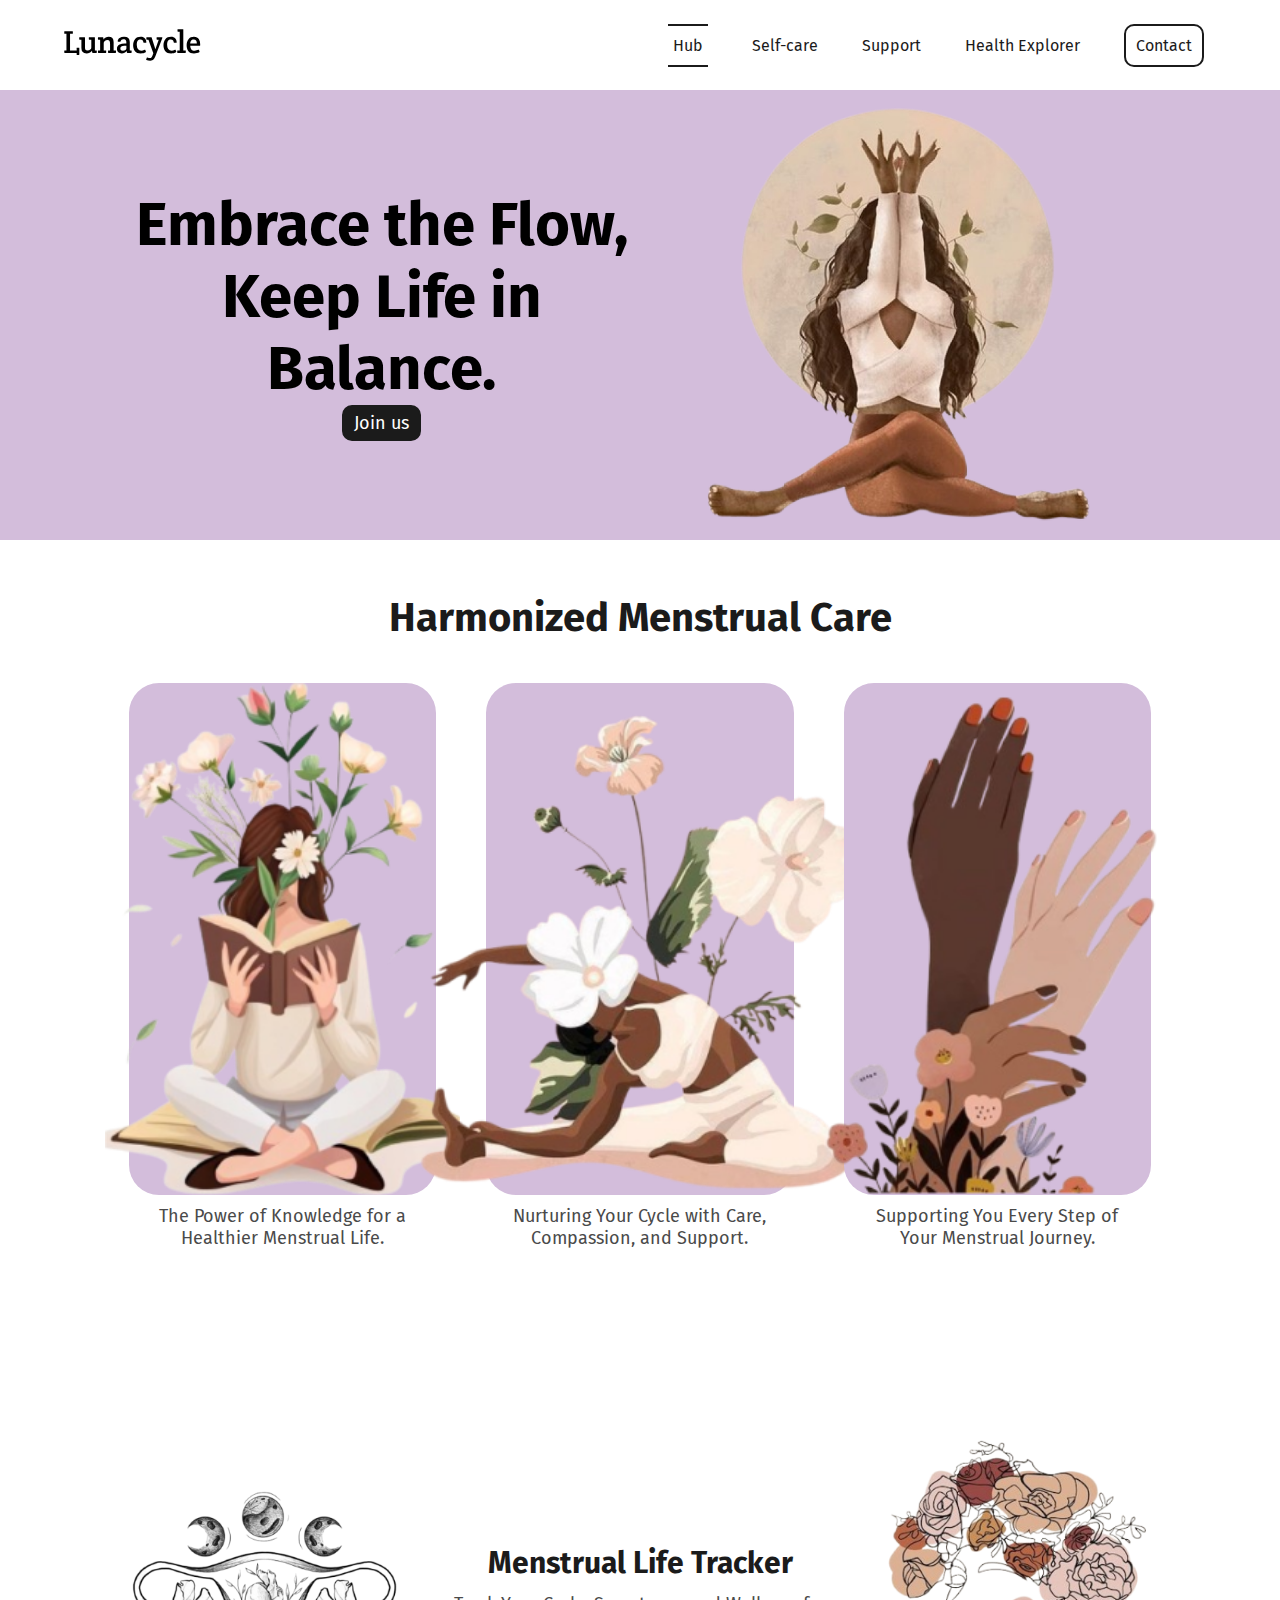
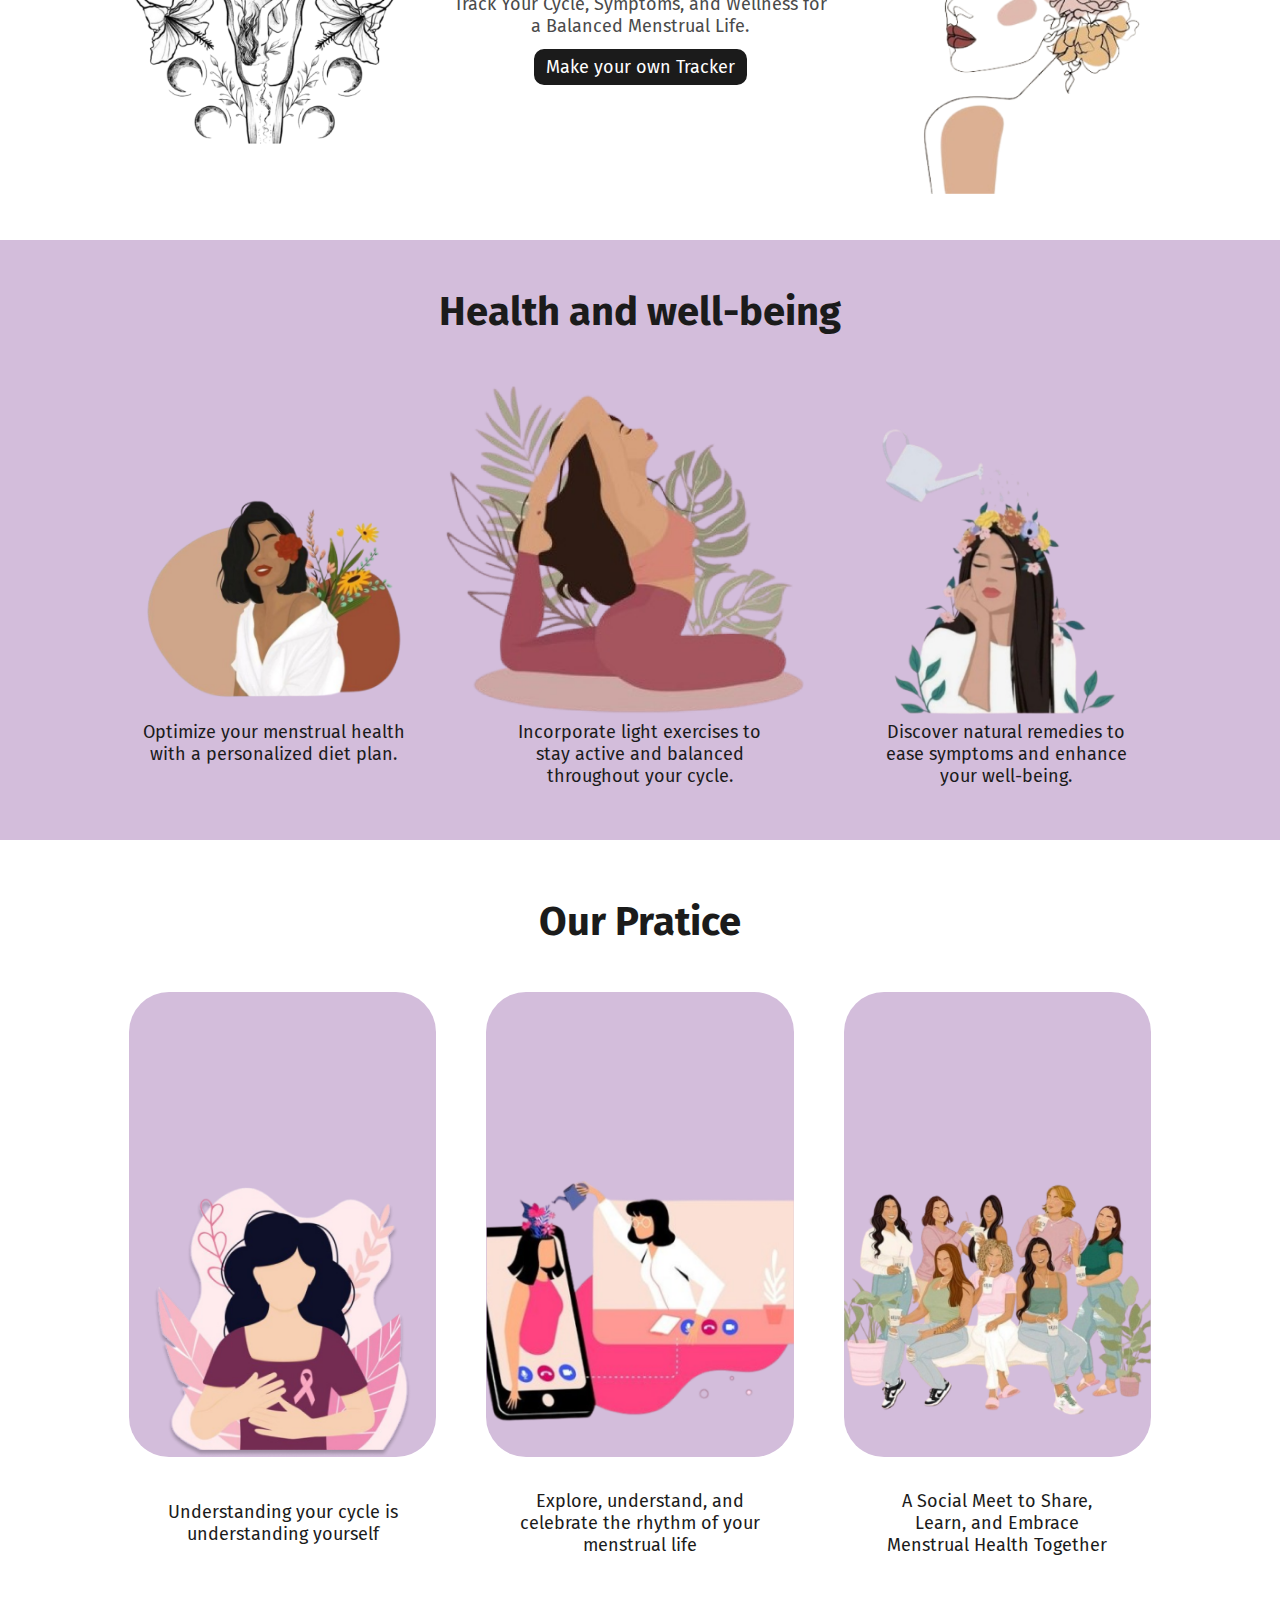
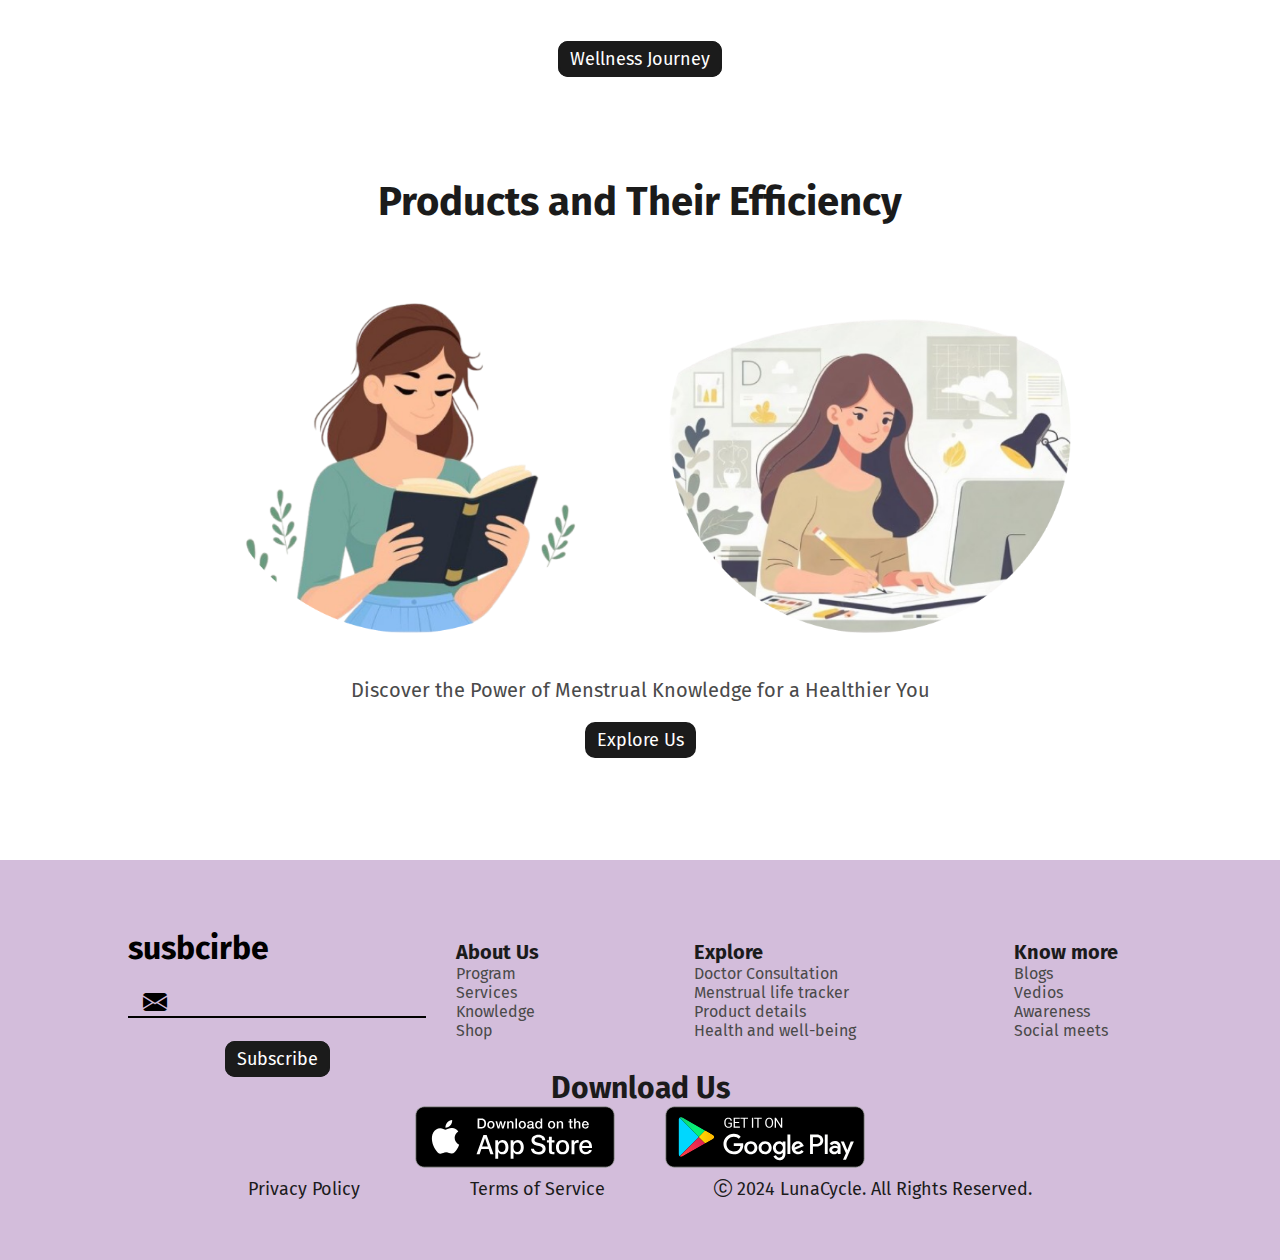
==== index.html @ a7b3f8df "Add files via upload" ====
<!DOCTYPE html>
<html lang="en">

<head>
    <meta charset="UTF-8">
    <meta name="viewport" content="width=device-width, initial-scale=1.0">
    <title>LunaCycle - Hub</title>
    <link rel="stylesheet" href="./css/style.css">
    <link rel="stylesheet" href="./css/home.css">
    <link rel="shortcut icon" href="./src/Icon/luna_cycle.ico" type="image/x-icon">
    <link rel="stylesheet" href="https://cdn.jsdelivr.net/npm/bootstrap-icons@1.11.3/font/bootstrap-icons.min.css">
</head>

<body>
    <!-- header start -->
    <header>

        <!-- nav start-->
        <nav>
            <div class="wrapper">

                <img src="./src/Icon/lunacycle.svg" alt="Logo">
                <input type="checkbox" id="nav-btn" class="nav-btn">
                <label for="nav-btn" class="nav-icon"><i class="bi bi-list"></i></label>

                <ul>
                    <li><a href="#" class="active">Hub</a></li>
                    <li><a href="./self-care.html">Self-care</a></li>
                    <li><a href="./support.html">Support</a></li>
                    <li><a href="./health-explorer.html">Health Explorer</a></li>
                    <li><a href="#" class="sec_btn">Contact</a></li>
                </ul>

            </div>
        </nav>
        <!-- nav end -->

    </header>
    <!-- header end -->

    <!-- banner start -->
    <section id="banner">

        <div class="wrapper">

            <div class="banner_container">

                <div class="banner-head">
                    <h1>Embrace the Flow, Keep Life in Balance.</span></h1>
                    <a href="" class="btn"> Join us </a>
                </div>

                <div class="banner_img">

                    <img src="./src/Image/Hub/secone/bg.png" alt="banner">
                </div>

            </div>
        </div>

    </section>
    <!-- banner end -->

    <!-- Menstrual Care start-->
    <section id="menstrual_care">

        <div class="wrapper">

            <div class="menstrual_section">

                <div class="menstrual_heading_container">
                    <h1>Harmonized Menstrual Care</h1>
                </div>

                <div class="care_container">

                    <!-- knowledge start -->
                    <div class="card knowledge">
                        <div class="card_img_container">
                            <img src="./src/Image/Hub/sectwo/knowledge.png" alt="Knowledge">
                        </div>
                        <div class="card_content_container">
                            <p>The Power of Knowledge for a Healthier Menstrual Life.</p>
                        </div>

                    </div>
                    <!-- knowledge end -->
                    <!-- care start -->
                    <div class="card care">
                        <div class="card_img_container">
                            <img src="./src/Image/Hub/sectwo/care.png" alt="care">
                        </div>
                        <div class="card_content_container">
                            <p>Nurturing Your Cycle with Care, Compassion, and Support.</p>
                        </div>

                    </div>
                    <!-- care end -->
                    <!-- Supporting  start -->
                    <div class="card supporting ">
                        <div class="card_img_container">
                            <img src="./src/Image/Hub/sectwo/support.png" alt="support">
                        </div>
                        <div class="card_content_container">
                            <p>Supporting You Every Step of Your Menstrual Journey.</p>
                        </div>

                    </div>
                </div>
                <!-- supporting end -->
            </div>

        </div>

    </section>
    <!-- menstrual care end -->

    <!-- tracker start -->
    <section id="tracker">

        <div class="wrapper">

            <div class="tracker_container">

                <div class="tracker_img">
                    <img src="./src/Image/Hub/secthree/cycle.png" alt="tracker">
                </div>

                <div class="tracker">
                    <h1>Menstrual Life Tracker</h1>
                    <p>Track Your Cycle, Symptoms, and Wellness for a Balanced Menstrual Life.</p>
                    <a href="./self-care.html" class="btn">Make your own Tracker</a>
                </div>

                <div class="tracker_img">
                    <img src="./src/Image/Hub/secthree/girl.png" alt="tracker">
                </div>
            </div>
        </div>
    </section>
    <!-- tracker end -->

    <!-- Health and well-being start -->

    <section id="well_being">

        <div class="wrapper">

            <h1>Health and well-being</h1>

            <div class="well-being_container">

                <!-- diet plan start-->
                <div class="diet_plan">
                    <img src="./src/Image/Hub/secfour/diet.png" alt="diet plan">
                    <p>Optimize your menstrual health with a personalized diet plan.</p>
                </div>
                <!-- diet plan end -->

                <!-- exercise start -->
                <div class="exercise">
                    <img src="./src/Image/Hub/secfour/exercise.png" alt="exercise">
                    <p>Incorporate light exercises to stay active and balanced throughout your cycle.</p>
                </div>
                <!-- exercise end -->

                <!--  remedies start -->
                <div class="remedies">
                    <img src="./src/Image/Hub/secfour/result.png" alt="remedies">
                    <p>Discover natural remedies to ease symptoms and enhance your well-being.</p>
                </div>
                <!-- remedies end -->
            </div>
        </div>

    </section>

    <!-- Health and well-being end -->

    <!-- Our Pratice start -->
    <section id="pratice">

        <div class="wrapper">

            <h1>Our Pratice</h1>

            <div class="pratice_container">

                <!-- understanding start -->
                <div class="understanding ">
                    <img src="./src/Image/Hub/secfive/understand.png" alt="understanding">
                    <p>Understanding your cycle is understanding yourself</p>
                </div>
                <!-- understanding end -->

                <!-- Explore start -->
                <div class="explore">
                    <img src="./src/Image/Hub/secfive/explore.png" alt="explore">
                    <p>Explore, understand, and celebrate the rhythm of your menstrual life</p>
                </div>
                <!-- Explore end -->

                <!-- Social Meet start-->
                <div class="social_meet">
                    <img src="./src/Image/Hub/secfive/meet.png" alt="social meet">
                    <p>A Social Meet to Share, Learn, and Embrace Menstrual Health Together</p>
                </div>
                <!-- Social Meet end -->

            </div>
            <div class="meet">
                <a href="./support.html" class="btn">Wellness Journey</a>
            </div>
        </div>
    </section>
    <!-- Our Pratice end -->

    <!-- products start -->
    <section id="product">

        <div class="wrapper">

            <!-- efficiency start -->
            <h1>Products and Their Efficiency</h1>

            <div class="product_container">

                <div class="efficiency">

                    <div class="explore_img">
                        <img src="./src/Image/Hub/secsix/product.png" alt="explore product">
                    </div>
                    <div class="understand_img">
                        <img src="./src/Image/Hub/secsix/uproduct.png" alt="understand">
                    </div>
                </div>
                <div class="product_para">
                    <p>Discover the Power of Menstrual Knowledge for a Healthier You</p>
                    <a href="./health-explorer.html" class="btn"> Explore Us </a>
                </div>
                <!-- efficiency end -->

            </div>
    </section>
    <!-- products end -->


    </main>
    <!-- footer start -->

    <footer>
        <section id="footer">

            <div class="wrapper">


                <div class="footer_section">

                    <div class="logo_section">
                        <!-- logo start -->
                        <div class="logo">
                            <img src="./Src/Icon/lunacycle.svg" alt="">
                        </div>
                        <!-- logo end -->
                        <!-- form start -->

                        <div class="form">

                            <div class="col-heading">
                                <h1>susbcirbe</h1>
                            </div>

                            <form action="">
                                <div class="message_box">
                                    <input type="text" class="message_feild">
                                    <i class="bi bi-envelope-fill"></i>
                                </div>
                            </form>

                            <div class="submit">
                                <a href="#" class="btn"> Subscribe </a>
                            </div>
                        </div>

                    </div>
                    <!-- form start -->

                    <div class="link_section">

                        <!-- anout us start -->
                        <div class="about_us">
                            <h4>About Us</h4>
                            <ul>
                                <li><a href="#"> Program </a></li>
                                <li><a href="#"> Services </a></li>
                                <li><a href="#"> Knowledge </a></li>
                                <li><a href="#"> Shop </a></li>
                            </ul>
                        </div>
                        <!-- about us end -->


                        <!-- explore start -->
                        <div class="explore">
                            <h4> Explore </h4>
                            <ul>
                                <li><a href="#"> Doctor Consultation </a> </li>
                                <li><a href="#"> Menstrual life tracker </a></li>
                                <li><a href="#"> Product details </a></li>
                                <li><a href="#"> Health and well-being </a></li>
                            </ul>
                        </div>
                        <!-- explore end -->
                        <!-- know more start -->
                        <div class="know_more">
                            <h4> Know more </h4>
                            <ul>
                                <li><a href="#"> Blogs </a></li>
                                <li><a href="#"> Vedios </a></li>
                                <li><a href="#"> Awareness </a></li>
                                <li><a href="#"> Social meets </a></li>
                            </ul>
                        </div>
                        <!-- know more end -->
                    </div>

                </div>

                <div class="footer_icon">

                    <!-- download us start -->

                    <h1>
                        Download Us
                    </h1>

                    <div class="download_icon">

                        <a href="#"> <img src="./src/Icon/apple.svg" alt="google icon"> </a>

                        <a href="#"> <img src="./src/Icon/google.svg" alt="google icon"> </a>

                    </div>
                    <!-- download us start -->
                </div>

                <div class="privacy-policy">
                    <ul>
                        <li>
                            <a href="#">Privacy Policy</a>
                        </li>
                        <li>
                            <a href="#">Terms of Service</a>
                        </li>
                        <li>
                            <a href="https://www.behance.net/laksayag" target="_blank">
                                <span><i class="bi bi-c-circle"></i>
                                </span> 2024 LunaCycle. All Rights Reserved.
                            </a>
                        </li>
                    </ul>
                </div>



            </div>


        </section>
    </footer>

    <!-- footer end -->
</body>

</html>
---- css/style.css ----
@import url("https://fonts.googleapis.com/css2?family=Crete+Round:ital@0;1&family=Fira+Sans:ital,wght@0,100;0,200;0,300;0,400;0,500;0,600;0,700;0,800;0,900;1,100;1,200;1,300;1,400;1,500;1,600;1,700;1,800;1,900&family=Roboto:ital,wght@0,100;0,300;0,400;0,500;0,700;0,900;1,100;1,300;1,400;1,500;1,700;1,900&display=swap");

* {
  padding: 0;
  margin: 0;
  font-family: "Fira Sans", sans-serif;
}

:root {
  --fs-70: 70px;
  --fs-64: 64px;
  --fs-60: 60px;
  --fs-40: 40px;
  --fs-32: 32px;
  --fs-30: 30px;
  --fs-36: 36px;
  --fs-28: 28px;
  --fs-26: 26px;
  --fs-24: 24px;
  --fs-22: 22px;
  --fs-20: 20px;
  --fs-18: 18px;
  --fs-16: 16px;
  --fs-14: 14px;
  --fs-12: 12px;
  --primary-color: #d3bddb;
  --secondary-color: #ffffff;
  --tertiory-color: #1b1b1b;
  --fourth-color: #4a4a4a;
  --fw-bold: 700px;
  --fw-semibold: 600px;
  --fw-medium: 500px;
  --fw-regular: 400px;
}

.wrapper {
  width: 90%;
  /* background-color: yellow; */
}

/* nav start */
header {
  width: 100%;
  height: 10vh;
  /* background-color: lightcoral; */
}

header nav {
  height: 10vh;
  width: 100%;
  background-color: rgb(255, 255, 255);
  display: flex;
  justify-content: center;
}

header nav .wrapper {
  height: 100%;
  width: 90%;
  background-color: rgb(255, 255, 255);
  display: flex;
  justify-content: space-between;
  align-items: center;
}

header nav .wrapper ul {
  display: flex;
  list-style: none;
  gap: 20px;
  /* font-size: var(--fs-20); */
}

header nav .wrapper ul li {
  font-size: var(--fs-16);
  padding: 10px;
  background-color: transparent;
  border: 2px solid transparent;
  /* background-color: orange; */
}

header nav .wrapper ul a {
  text-decoration: none;
  color: var(--tertiory-color);
  font-size: var(--fs-16);
}

header nav .wrapper ul li .active {
  padding: 10px 5px;
  border-top: 2px solid var(--tertiory-color);
  border-bottom: 2px solid var(--tertiory-color);
}

header nav .wrapper ul li :hover {
  background-color: var(--tertiory-color);
  border-radius: 20px;
  color: var(--secondary-color);
  padding: 10px;
  -webkit-border-radius: 20px;
  -moz-border-radius: 20px;
  -ms-border-radius: 20px;
  -o-border-radius: 20px;
}

#nav-btn,
.nav-icon {
  display: none;
}

/* nav end */

/* button start */

.sec_btn {
  padding: 10px;
  background-color: transparent;
  color: var(--tertiory-color);
  border: 2px solid var(--tertiory-color);
  border-radius: 10px;
  -webkit-border-radius: 10px;
  -moz-border-radius: 10px;
  -ms-border-radius: 10px;
  -o-border-radius: 10px;
  transition-duration: 0.5s;
  /* font-size: var(--fs-20); */
}
.sec_btn:hover {
  background-color: var(--tertiory-color);
  color: var(--secondary-color);
}

.btn {
  padding: 5px 10px;
  background-color: var(--tertiory-color);
  color: var(--secondary-color);
  border: 2px solid var(--tertiory-color);
  border-radius: 10px;
  -webkit-border-radius: 10px;
  -moz-border-radius: 10px;
  -ms-border-radius: 10px;
  -o-border-radius: 10px;
  font-size: var(--fs-18);
  text-decoration: none;
  transition-duration: 0.5s;
}
.btn:hover {
  background-color: var(--secondary-color);
  color: var(--tertiory-color);
  border-color: 2px solid var(--secondary-color);
}

/* button end */

/* footer start */

#footer {
  width: 100%;
  height: 7;
  background-color: var(--primary-color);
  display: flex;
  align-items: center;
  justify-content: center;
  margin-top: 70px;
  padding: 50px 0px;
}

#footer .wrapper {
  width: 80%;
  height: 95%;
  display: flex;
  align-items: center;
  justify-content: center;
  flex-direction: column;
  /* background-color: bisque; */
}

#footer .wrapper .footer_section {
  width: 100%;
  height: 60%;
  display: flex;
  align-items: center;
  justify-content: center;
  gap: 30px;
  /* background-color: tomato; */
}

/* #footer .wrapper .footer_section .logo_section {
width: 30%;
height: 100%;
background-color: yellow;
} */

#footer .wrapper .footer_section .logo_section {
  width: 30%;
  height: 100%;
  display: flex;
  align-items: start;
  justify-content: center;
  flex-direction: column;
  /* background-color: blanchedalmond; */
}

footer .wrapper .footer_section .logo_section .form {
  width: 100%;
  display: flex;
  align-items: center;
  flex-direction: column;
  justify-content: space-between;
  gap: 30px;
}

footer .wrapper .footer_section .logo_section .form .col-heading {
  height: 20%;
  width: 100%;
  /* background-color: springgreen; */
}

footer .wrapper .footer_section .logo_section .form form {
  height: 70%;
  width: 100%;
  /* background-color: teal; */
}

footer .wrapper .footer_section .logo_section .form form .message_box {
  height: 20%;
  width: 100%;
  /* background-color: blanchedalmond; */
  position: relative;
}

footer
  .wrapper
  .footer_section
  .logo_section
  .form
  form
  .message_box
  .message_feild {
  height: 100%;
  width: 100%;
  background-color: transparent;
  border: none;
  border-bottom: 2px solid black;
  /* padding-left: 50px; */
}

footer .wrapper .footer_section .logo_section .form form .message_box .bi-envelope-fill {
  position: absolute;
  top: -40%;
  left: 5%;
  font-size: 24px;
}

#footer .wrapper .footer_section .link_section {
  width: 70%;
  height: 100%;
  display: flex;
  align-items: center;
  justify-content: center;
  gap: 100px;
  /* background-color: rgb(52, 78, 78); */
}

#footer .wrapper .footer_section .link_section .about_us {
  display: flex;
  align-items: start;
  justify-content: center;
  flex-direction: column;
  width: 25%;
  height: 100%;
  /* background-color: bisque; */
}

#footer .wrapper .footer_section .link_section .explore {
  width: 40%;
  height: 100%;
  display: flex;
  align-items: start;
  justify-content: center;
  flex-direction: column;
  /* background-color: rgb(196, 255, 228); */
}

#footer .wrapper .footer_section .link_section .know_more {
  width: 25%;
  height: 100%;
  display: flex;
  align-items: start;
  justify-content: center;
  flex-direction: column;
  /* background-color: rgb(240, 196, 255); */
}

#footer .wrapper .footer_section .link_section h4 {
  font-size: var(--fs-20);
  color: var(--tertiory-color);
}

#footer .wrapper .footer_section .link_section p {
  font-size: var(--fs-16);
  color: var(--fourth-color);
}

#footer .wrapper .footer_section .link_section .about_us ul li a,
#footer .wrapper .footer_section .link_section .explore ul li a,
#footer .wrapper .footer_section .link_section .know_more ul li a {
  text-decoration: none;
  color: var(--fourth-color);
}

#footer .wrapper .footer_section .link_section .about_us ul li,
#footer .wrapper .footer_section .link_section .explore ul li,
#footer .wrapper .footer_section .link_section .know_more ul li {
  list-style-type: none;
}

footer .wrapper .footer_icon {
  width: 100%;
  height: 20%;
  /* background-color: rgb(223, 151, 101); */
  display: flex;
  align-items: center;
  justify-content: center;
  flex-direction: column;
}

footer .wrapper .footer_icon h1 {
  width: 100%;
  height: 30%;
  display: flex;
  align-items: center;
  justify-content: center;
  font-size: var(--fs-30);
  color: var(--tertiory-color);
  /* background-color: #563562; */
}

footer .wrapper .footer_icon .download_icon {
  width: 100%;
  height: 70%;
  display: flex;
  align-items: center;
  justify-content: center;
  /* gap: 20px; */
  /* background-color: steelblue; */
}

footer .wrapper .footer_icon .download_icon a {
  display: flex;
  justify-content: center;
  align-items: center;
  /* text-decoration: none; */
}

footer .wrapper .footer_icon .download_icon a img {
  width: 80%;
  height: 100%;
  /* background-color: antiquewhite; */
}

footer .wrapper .privacy-policy {
  width: 100%;
  height: 20%;
  /* background-color: aqua; */
}
#footer .wrapper .privacy-policy ul {
  display: flex;
  align-items: center;
  justify-content: space-evenly;
  margin: 10px;
  /* gap: 150px; */
}

#footer .wrapper .privacy-policy ul li {
  font-size: var(--fs-18);
  list-style-type: none;
}
#footer .wrapper .privacy-policy ul li a {
  text-decoration: none;
  color: var(--tertiory-color);
}

@media only screen and (max-width: 1100px) {
  /* footer strat */

  #footer .wrapper .footer_section .link_section h4 {
    font-size: var(--fs-18);
  }

  #footer .wrapper .footer_section .link_section p {
    font-size: var(--fs-14);
  }

  /* footer end */
}

@media only screen and (max-width: 1000px) {
  /* footer start */

  #footer {
    height: auto;
  }

  #footer .wrapper .footer_section {
    flex-wrap: wrap;
    height: 40%;
    gap: 10px;
  }

  #footer .wrapper .footer_section .link_section {
    width: 100%;
  }

  footer .wrapper .privacy-policy {
    flex-wrap: wrap;
  }

  /* footer end */
}

@media only screen and (max-width: 700px) {
  /* footer start */
  #footer .wrapper .footer_section {
    justify-content: start;
  }

  #footer .wrapper .footer_section .link_section {
    flex-wrap: wrap;
    gap: 20px;
  }

  #footer .wrapper .footer_section .link_section link {
    width: 100%;
  }

  #footer .wrapper .footer_section .link_section .about_us {
    width: 100%;
  }

  #footer .wrapper .footer_section .link_section .explore {
    width: 100%;
  }

  #footer .wrapper .footer_section .link_section .know_more {
    width: 100%;
  }

  footer .wrapper .footer_icon h1 {
    font-size: var(--fs-24);
  }

  #footer .wrapper .privacy-policy ul {
    flex-wrap: wrap;
    align-items: start;
    justify-content: start;
  }

  /* footer end */
}

@media only screen and (max-width: 500px) {
  /* footer start */

  footer .wrapper .privacy-policy {
    width: 120%;
  }

  #footer .wrapper .privacy-policy ul li {
    font-size: var(--fs-12);
  }

  /* footer end */
}

@media only screen and (max-width: 900px) {
  .nav-icon {
    display: block;
    font-size: 40px;
  }
  header nav {
    width: 100%;
    z-index: 10;
  }

  header nav .wrapper ul {
    position: absolute;
    top: 10vh;
    width: 60%;
    left: -100%;
    height: 50vh;
    flex-direction: column;
    align-items: start;
    justify-content: start;
    background-color: rgb(215, 215, 215);
    padding: 30px 0px;
    transition-duration: 0.7s;
    z-index: 1;
  }
  header nav .wrapper ul li {
    margin-left: 20%;
  }
  #nav-btn:checked ~ ul {
    left: 0px;
  }
}
---- css/home.css ----
.wrapper{
    width: 90%;
    /* background-color: yellow; */
    /* display: flex; */
 } 


 /* banner start */

#banner{
    width: 100%;
    height: 450px;
    display: flex;
    align-items: center;
    justify-content: center;
    background-color: var(--primary-color);
}

#banner .wrapper{
    width: 80%;
    height: 95%;
    display: flex;
    align-items: center;
    justify-content: center;
}

#banner .wrapper .banner_container{
    height: 100%;
    width: 100%;
    display: flex;
    align-items: center;
    justify-content: center;
    gap: 10px;
    /* background-color: violet; */
}

#banner .wrapper .banner_container .banner-head{
    width: 50%;
    height: 60%;
    display: flex;
    align-items: center;
    justify-content: center;
    flex-direction: column;
    text-align: center;
    font-size: var(--fs-30);
    /* background-color: teal; */
}

#banner .wrapper .banner_container .banner_img{
    width: 50%;
    height: 100%;
    /* background-color: coral; */
}


#banner .wrapper .banner_container img{
    width: 100%;
    height: 100%;
    object-fit: contain;
    /* background-color: rgb(76, 84, 121); */
}


 /* banner end */

/* Menstrual care start */

#menstrual_care{
    width: 100%;
    height: 90vh;
    padding: 20px 0px;
    display: flex;
    align-items: center;
    justify-content: center;
    flex-wrap: wrap;
    /* background-color: tomato; */
}

#menstrual_care .wrapper{
    height: 95%;
    width: 80%;
    /* background-color: tan; */
    display: flex;
    align-items: center;
    justify-content: center;
}

#menstrual_care .wrapper .menstrual_section {
    height: 100%;
    width: 100%;
    display: flex;
    align-items: center;
    justify-content: center;
    flex-direction: column;
    gap: 10px;
    /* background-color: skyblue; */
}


#menstrual_care .wrapper .menstrual_section .menstrual_heading_container{
    width: 100%;
    height: 10%;
    display: flex;
    align-items: center;
    justify-content: center;
    /* margin-top: 50px; */
    /* background-color: violet; */
}
#menstrual_care .wrapper .menstrual_section .menstrual_heading_container h1{
    font-size: var(--fs-40);
    color: var(--tertiory-color);
}

#menstrual_care .wrapper .menstrual_section .care_container p{
    width: 85%;
    height: 10%;
    text-align: center;
    font-size: var(--fs-18);
    color: var(--fourth-color);
}

#menstrual_care .wrapper .menstrual_section .care_container{
    width: 100%;
    height: 90%;
    display: flex;
    justify-content: center;
    flex-wrap: wrap;
    align-content: center;
    /* flex-direction: column; */
    gap: 50px;
    /* background-color: blue; */
}


#menstrual_care .wrapper .menstrual_section .care_container .card{
    width: 30%;
    height: 95%;
}

#menstrual_care .wrapper .menstrual_section .care_container .knowledge, #menstrual_care .wrapper .menstrual_section .care_container .care, #menstrual_care .wrapper .menstrual_section .care_container .supporting{
display: flex;
align-items: center;
justify-content: center;
flex-direction: column;
gap: 10px;
/* background-color: brown; */
}

#menstrual_care .wrapper .menstrual_section .care_container .card .card_img_container{
    height: 80%;
    width: 100%;
    border-radius:30px ;
    background-color: var(--primary-color);
    -webkit-border-radius:30px ;
    -moz-border-radius:30px ;
    -ms-border-radius:30px ;
    -o-border-radius:30px ;
    display: flex;
    align-items: center;
    justify-content:center ;
}
#menstrual_care .wrapper .menstrual_section .care_container .card .card_img_container img{
height: 100%;
width: 150%;
object-fit: contain;
object-position: bottom center;
}

#menstrual_care .wrapper .menstrual_section .care_container .card .card_content_container{
    display: flex;
    align-items: start;
    justify-content: center;
height: 20%;
width: 100%;
/* background-color: rgb(43, 226, 186); */
}

/* Menstrual care end */

/* tracker start */

#tracker{
    width: 100%;
    height: 450px;
    display: flex;
    align-items: center;
    justify-content: center;
    /* background-color: aquamarine; */
}

#tracker .wrapper{
    width: 80%;
    height: 90%;
    display: flex;
    align-items: center;
    justify-content: center;
    /* background-color: blanchedalmond; */
}

#tracker .wrapper .tracker_container{
    width: 100%;
    height: 100%;
    display: flex;
    align-items: center;
    justify-content: center; 
    text-align: center;
    gap: 50px; 
    /* background-color: blue; */
}

#tracker .wrapper .tracker_container .tracker_img{
    width: 50%;
    height: 100%;
    /* background-color: blueviolet; */
}

#tracker .wrapper .tracker_container .tracker_img img{
    width: 100%;
    height: 100%;
    object-fit: contain;
}

#tracker .wrapper .tracker_container .tracker {
    width: 70%;
    height: 100%;
    display: flex;
    align-items: center;
    justify-content: center;
    flex-direction: column;
    gap: 3%;
}

#tracker .wrapper .tracker_container .tracker h1{
    font-size: var(--fs-30);
    color: var(--tertiory-color);
}

#tracker .wrapper .tracker_container .tracker p{
    font-size: var(--fs-18);
    color: var(--fourth-color);
}

/* tracker end */

/* Health and well-being start */

#well_being{
    width: 100%;
    height: 600px;
    display: flex;
    align-items: center;
    justify-content: center;
    background-color: var(--primary-color);
}

#well_being .wrapper{
    width: 80%;
    height: 95%;
    display: flex;
    align-items: center;
    justify-content: center;
    flex-direction: column;
    /* background-color: steelblue; */
}

#well_being .wrapper h1{
    width: 100%;
    height: 10%;
    display: flex;
    align-items: center;
    justify-content: center;
    font-size: var(--fs-40);
    color: var(--tertiory-color);
    /* background-color: aquamarine;  */
}

#well_being .wrapper .well-being_container{  
    width: 100%;
    height: 80%;  
    display: flex;
    align-items: center;
    justify-content: center;
    text-align: center; 
    gap: 75px; 
    /* margin-top: 50px; */
    /* background-color: rgb(95, 53, 72); */
}

#well_being .wrapper .well-being_container p{
    width: 90%;
    height: 20%;
    text-align: center;
    font-size: var(--fs-18);
    color: var(--tertiory-color);
    /* background-color: blueviolet; */
}

#well_being .wrapper .well-being_container .diet_plan {
    width: 30%;
    height: 100%;
    display: flex;
    align-items: center;
    justify-content: center;
    flex-direction: column;
    /* background-color: slategray; */
}

#well_being .wrapper .well-being_container .diet_plan img{
    width: 100%;
    height: 100%;
    object-fit: contain;
    object-position: bottom ;
}

#well_being .wrapper .well-being_container .exercise {
    width: 30%;
    height: 100%;
    display: flex;
    align-items: center;
    justify-content: center;
    flex-direction: column; 
    /* background-color: rgb(154, 125, 82);   */
}

#well_being .wrapper .well-being_container .exercise img{
    width: 190%;
    height: 100%;
    object-fit: contain;
    object-position: bottom ;
}

#well_being .wrapper .well-being_container .remedies {
    width: 30%;
    height: 100%;
    display: flex;
    align-items: center;
    justify-content: center;
    flex-direction: column;
    /* background-color: brown; */
}

#well_being .wrapper .well-being_container .remedies img{
    width: 90%;
    height: 100%;
    object-fit: contain;
    object-position: bottom ;
}

/* Health and well-being end */

/* our pratice start */

#pratice{
    width: 100%;
    height: 100vh;
    display: flex;
    align-items: center;
    justify-content: center;
    /* background-color: steelblue; */
}

#pratice .wrapper{
    width: 80%;
    height: 90%;
    display: flex;
    align-items: center;
    justify-content: center;
    flex-direction: column;
    /* background-color: rgb(76, 59, 126); */
}

#pratice .wrapper h1{
    width: 100%;
    height: 10%;
    display: flex;
    align-items: center;
    justify-content: center;
    font-size: var(--fs-40);
    color: var(--tertiory-color);
    /* background-color: aquamarine;  */
}

#pratice .wrapper .pratice_container{
    width: 100%;
    height: 90%;
    display: flex;
    align-content: center;
    justify-content: center;
    gap: 50px;
    /* background-color: rgb(255, 171, 248); */
}

#pratice .wrapper .pratice_container p{
    height: 20%;
    width: 80%;
    display: flex;
    align-items: center;
    justify-content: center;
    text-align: center;
    font-size: var(--fs-18);
    color: var(--tertiory-color);
}


#pratice .wrapper .pratice_container .understanding{
    width: 30%;
    height: 100%;
    display: flex;
    flex-direction: column;
    align-items: center;
    justify-content: center;
    /* background-color: wheat; */
}

#pratice .wrapper .pratice_container .understanding img{
    width: 100%;
    height: 70%;
    object-fit: contain;
    object-position: bottom ;
    /* background-color: aqua; */
}

#pratice .wrapper .pratice_container .explore{
    width: 30%;
    height: 100%;
    display: flex;
    flex-direction: column;
    align-items: center;
    justify-content: center;
    /* background-color: blueviolet; */
}

#pratice .wrapper .pratice_container .explore img{
    width: 100%;
    height: 70%;
    object-fit: contain;
    object-position: bottom ;
    /* background-color: chartreuse; */
}

#pratice .wrapper .pratice_container .social_meet{
    width: 30%;
    height: 100%;
    display: flex;
    flex-direction: column;
    align-items: center;
    justify-content: center;
    /* background-color: chocolate; */
}

#pratice .wrapper .pratice_container .social_meet img{
    width: 100%;
    height: 70%;
    object-fit: contain;
    object-position: bottom ;
    /* background-color: cornflowerblue; */
}

#pratice .wrapper .pratice_container img{
    background-color: var(--primary-color);
    border-radius: 40px;
    -webkit-border-radius: 40px;
    -moz-border-radius: 40px;
    -ms-border-radius: 40px;
    -o-border-radius: 40px;
}

.meet{
    margin: 25px;
}

/* our pratice end */

/* product start */

#product{
    width: 100%;
    height: 650px;
    display: flex;
    align-items: center;
    justify-content: center;
    /* background-color: aquamarine; */
}

#product .wrapper {
    width: 80%;
    height: 90%;
    display: flex;
    justify-content: center;
    text-align: center;  
    /* background-color: rgb(80, 85, 113);  */
    flex-direction: column;
}

#product .wrapper h1{
    width: 100%;
    height: 10%;
    display: flex;
    align-items: center;
    justify-content: center;
    font-size: var(--fs-40);
    color: var(--tertiory-color);
}

#product .wrapper .product_container {
    width: 100%;
    height: 90%;
    display: flex;
    align-items: center;
    justify-content: center;
    flex-direction: column;
    /* background-color: chocolate; */
}

#product .wrapper .product_container .efficiency{
    width: 100%;
    height: 90%;
    display: flex;
    align-items: center;
    justify-content: center;
    /* flex-direction: column; */
    gap: 50px;
    /* background-color: yellowgreen; */
}

#product .wrapper .product_container .efficiency .explore_img{
    width: 40%;
    height: 100%;  
    /* background-color: cornflowerblue; */
}

#product .wrapper .product_container .efficiency .explore_img img{
    width: 100%;
    height: 90%;
    object-fit: contain;
}

#product .wrapper .product_container .efficiency .understand_img{
    width: 40%;
    height: 100%; 
    /* background-color: rgb(237, 100, 132); */
}

#product .wrapper .product_container .efficiency .understand_img img{
    width: 100%;
    height: 90%;
    object-fit: contain;
}

#product .wrapper .product_container .product_para{
    display: flex;
    align-items: center;
    justify-content: center;
    flex-direction: column;
    gap: 20px;
    font-size: var(--fs-20);
    color: var(--fourth-color);
}

/* product end */














@media only screen and (max-width : 1250px){
    /* menstrual care start */

    #menstrual_care{
        height: auto;
        /* flex-direction: column; */
    }

    #menstrual_care .wrapper .menstrual_section .care_container .card{
        height: 300px;
    }

    /* menstrual care end */

/* our pratice start */

#pratice{
    height: auto;
}

#pratice .wrapper h1{
    font-size: var(--fs-36);
}

#pratice .wrapper .pratice_container p{
    width: 100%;
    font-size: var(--fs-16);
}

#pratice .wrapper .pratice_container{
    flex-wrap: wrap;
}

/* our pratice end */


}



@media only screen and (max-width : 1100px){

/* banner start */

    #banner .wrapper .banner_container .banner-head{
        font-size: var(--fs-28);
    }

    /* banner end */

    /* menstrual care start */

    #menstrual_care{
        height: auto;
    }

    #menstrual_care .wrapper .menstrual_section .menstrual_heading_container h1{
        font-size: var( --fs-36);
    }

    #menstrual_care .wrapper .menstrual_section .care_container p{
        width: 100%;
        font-size: var(--fs-16);
    }

    #menstrual_care .wrapper .menstrual_section .care_container .card{
        width: 60%;
    }

    /* menstrual care end */

    /* tracker start */

    #tracker .wrapper .tracker_container .tracker h1{
        font-size: var(--fs-28);
    }

    #tracker .wrapper .tracker_container .tracker p{
        width: 100%;
        font-size: var(--fs-14);

    }

        /* tracker end */

    /* health and well-being start */

    #well_being{
        height: auto;
    }
    
    #well_being .wrapper h1{
        font-size: var(--fs-36);
    }

    #well_being .wrapper .well-being_container p{
        width: 100%;
        font-size: var(--fs-14);
    }

    #well_being .wrapper .well-being_container{  
        flex-wrap: wrap;
        gap: 10px;
    }

    #well_being .wrapper .well-being_container .diet_plan, #well_being .wrapper .well-being_container .exercise, #well_being .wrapper .well-being_container .remedies {
        width: 50%;
    }

    /* health and well-being end */

    /* our pratice start */

    #pratice .wrapper .pratice_container .understanding, #pratice .wrapper .pratice_container .explore, #pratice .wrapper .pratice_container .social_meet{
        width: 60%;
    }

    /* our pratice end */

/* product start */

#product{
    height: auto;
}

#product .wrapper h1{
    font-size: var(--fs-36);
}

/* product end */

}

@media only screen and (max-width : 900px){

    /* banner start */

    #banner .wrapper .banner_container .banner-head{
        font-size: var(--fs-24);
    }

/* banner end */

/* tracker start */

#tracker{
    height: auto;
}

#tracker .wrapper .tracker_container{
    flex-wrap: wrap;
}

/* tracker end */

   /* health and well-being start */
    
   #well_being .wrapper h1{
    font-size: var(--fs-30);
}

/* health and well-being end */

/* product start */

#product .wrapper .product_container .efficiency{
    flex-wrap: wrap;
    gap: 10px;
}

#product .wrapper h1{
    font-size: var(--fs-30);
}

#product .wrapper .product_container .efficiency .explore_img, #product .wrapper .product_container .efficiency .understand_img{
    width: 100%;
}

/* product end */

}


@media only screen and (max-width : 700px){

    /* banner start */

    #banner .wrapper .banner_container{
        flex-direction: column-reverse;
    }

    #banner .wrapper .banner_container .banner-head{
        width: 80%;
        font-size: var(--fs-14);
    }

    
#banner .wrapper .banner_container .banner_img {
    width: 70%;
}

/* banner end */

}

@media only screen and (max-width : 600px){
    /* menstrual care start */

#menstrual_care .wrapper .menstrual_section .menstrual_heading_container h1{
    font-size: var(--fs-24);
}

/* menstrual care end */
}

@media only screen and (max-width : 500px){

    /* banner start */

    #banner .wrapper .banner_container .banner_img {
        width: 100%;
    }

    #banner .wrapper .banner_container .banner_img {
        width: 85%;
}

/* banner end */

/* health and well-being start */

#well_being .wrapper h1{
    font-size: var(--fs-28);
}

/* health and well-being end */

/* product start */

#product .wrapper h1{
    font-size: var(--fs-24);
}

#product .wrapper .product_container .product_para{
    margin: 10px;
    font-size: var(--fs-16); 
    gap: 5px;
}

/* product end */



}

@media only screen and (max-width : 400px){

/* banner start */

    #banner .wrapper .banner_container .banner_img{
        width: 80%;
        height: 100%;
    }

    #banner .wrapper .banner_container .banner-head{
        font-size: var(--fs-12);
    }

    #banner .wrapper .banner_container .banner_img {
        width: 100%;
    }

/* banner end */

    /* menstrual care start */

    #menstrual_care .wrapper .menstrual_section .menstrual_heading_container h1{
        font-size: var(--fs-20);
    }
    
    /* menstrual care end */

    /* health and well-being start */

#well_being .wrapper h1{
    font-size: var(--fs-20);
}

/* health and well-being end */

}
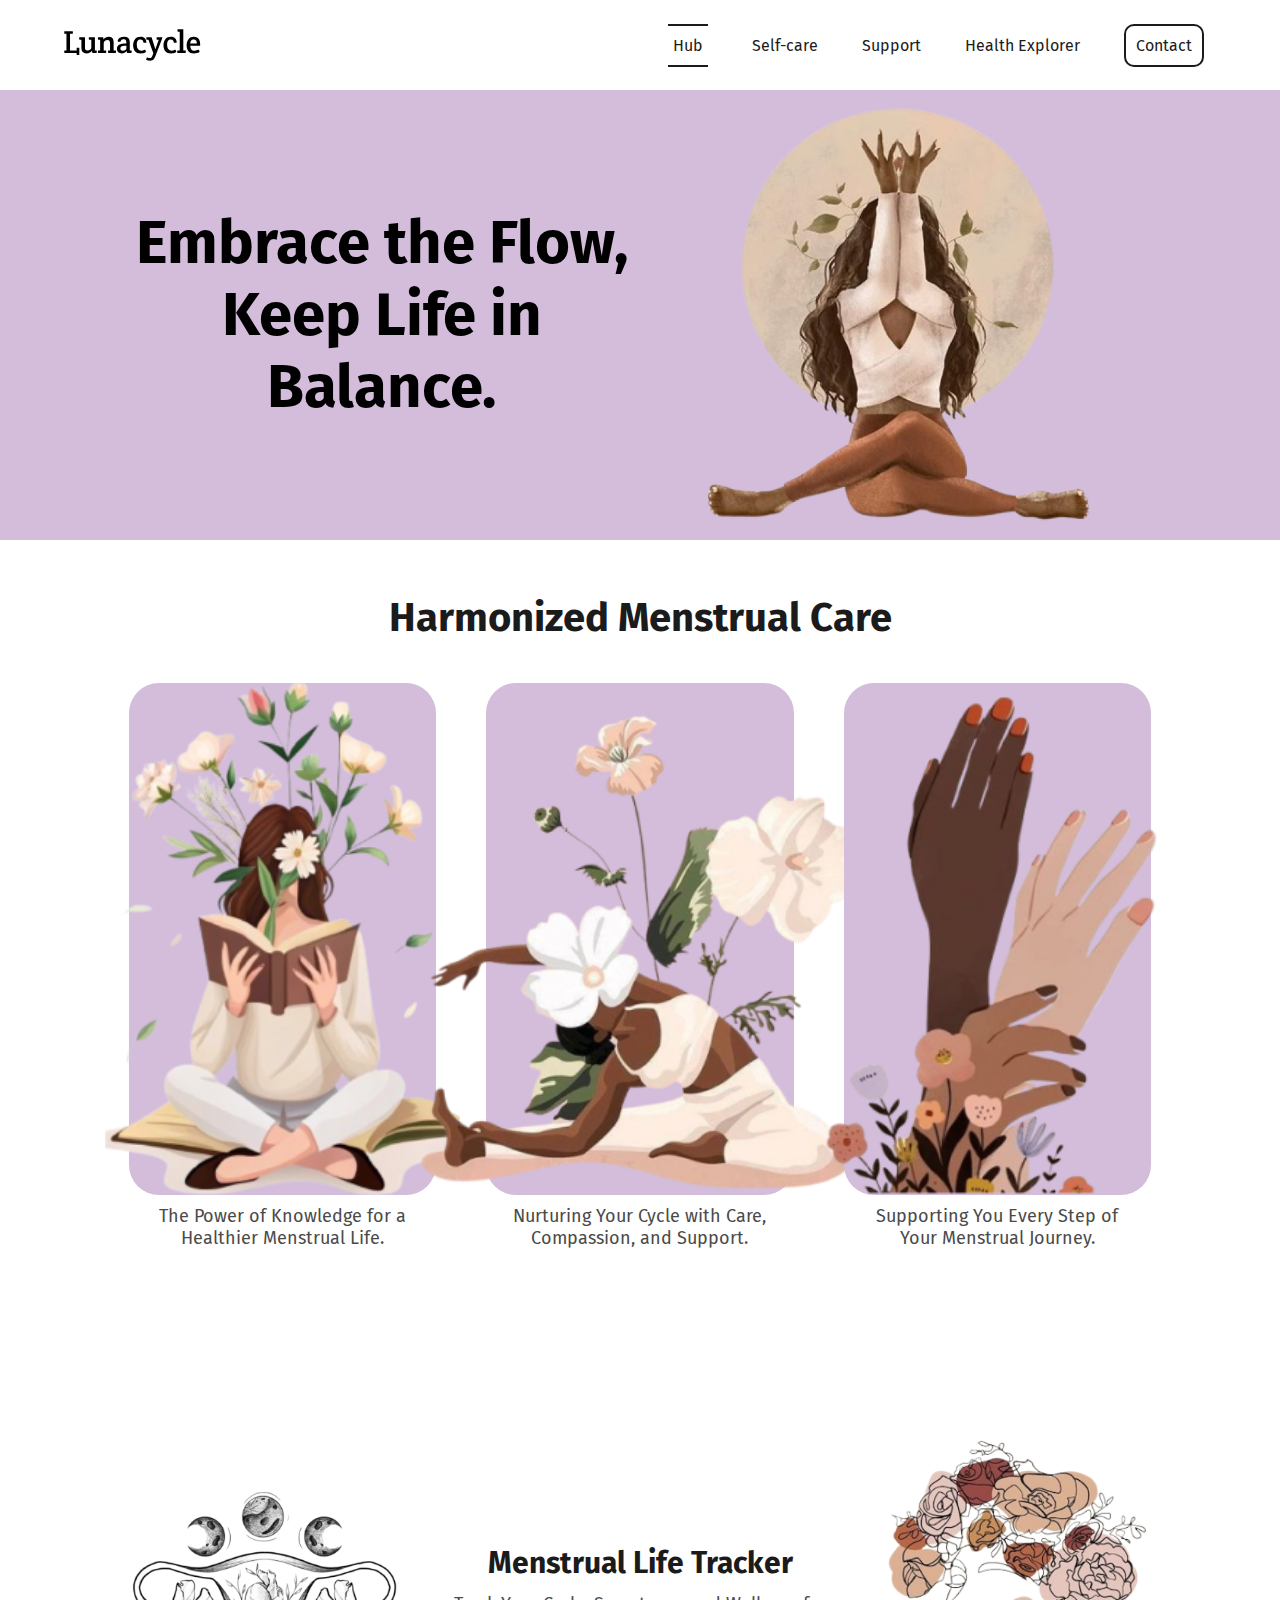
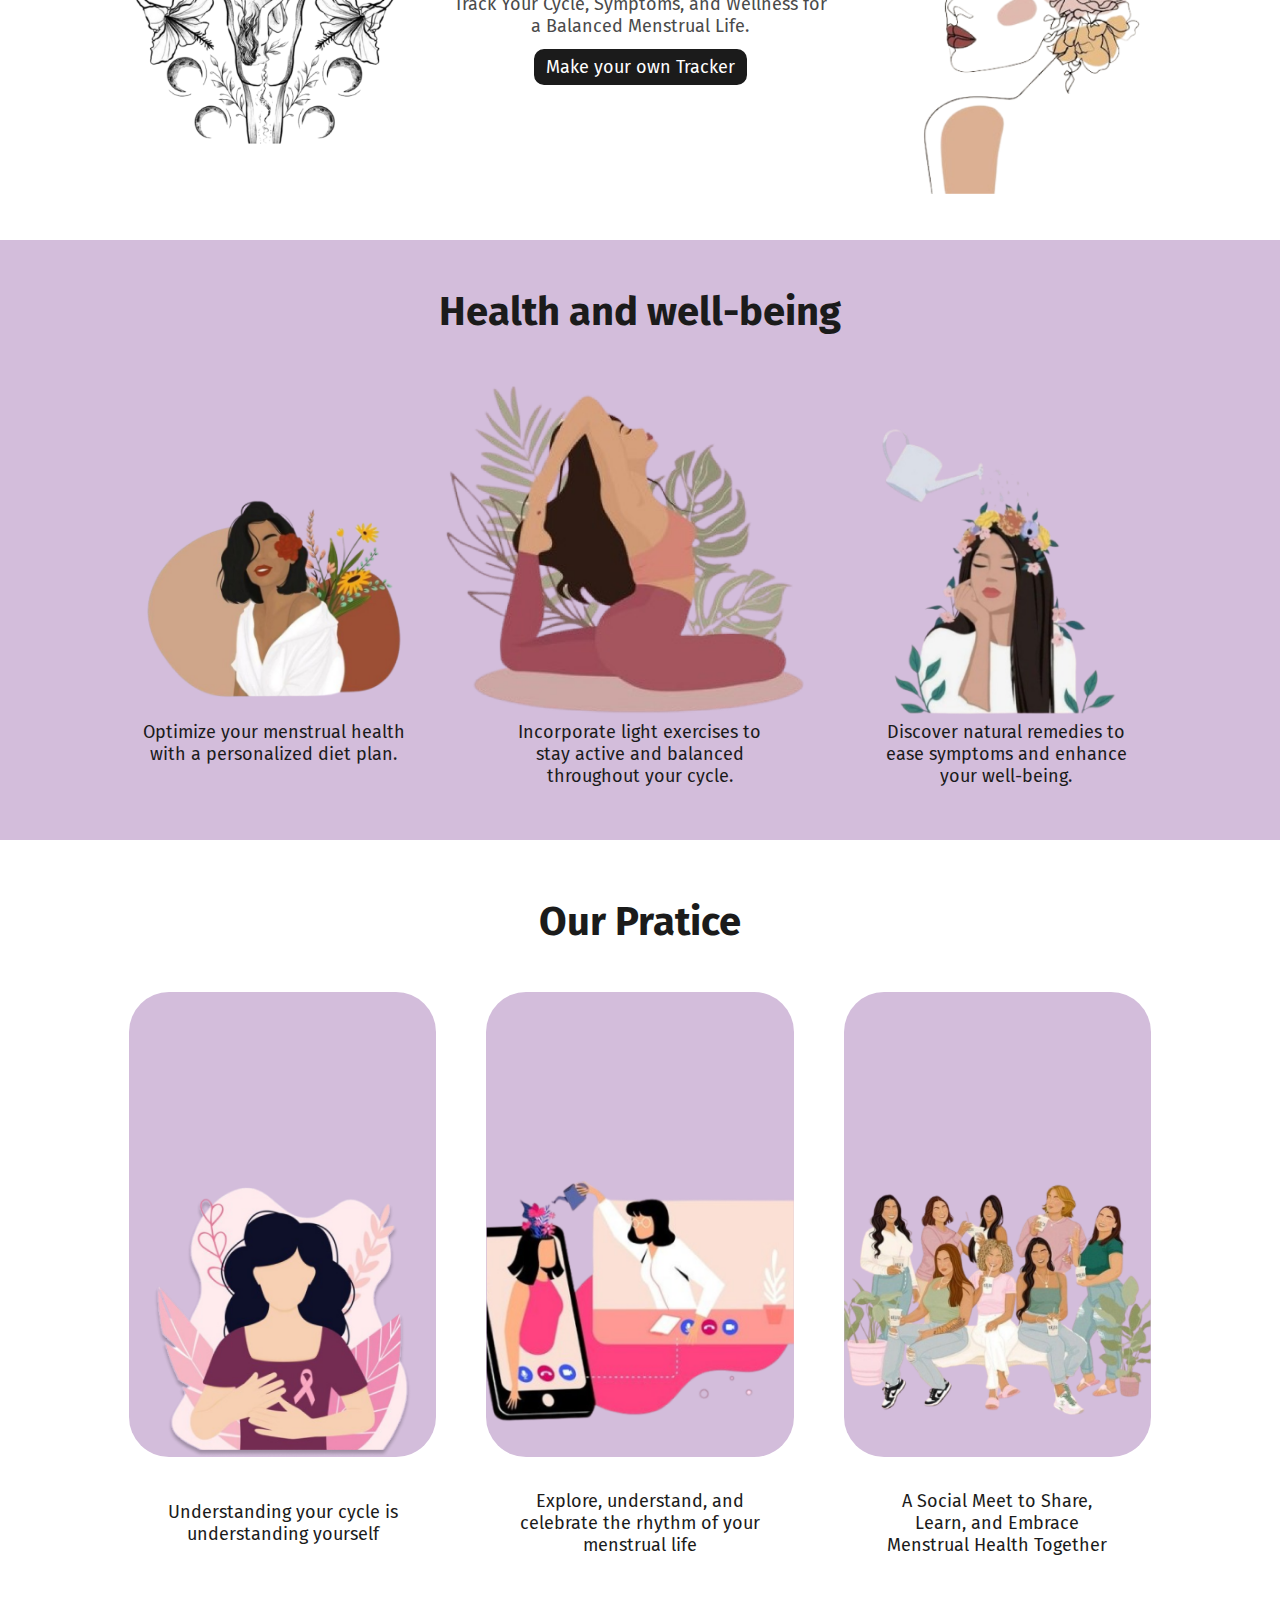
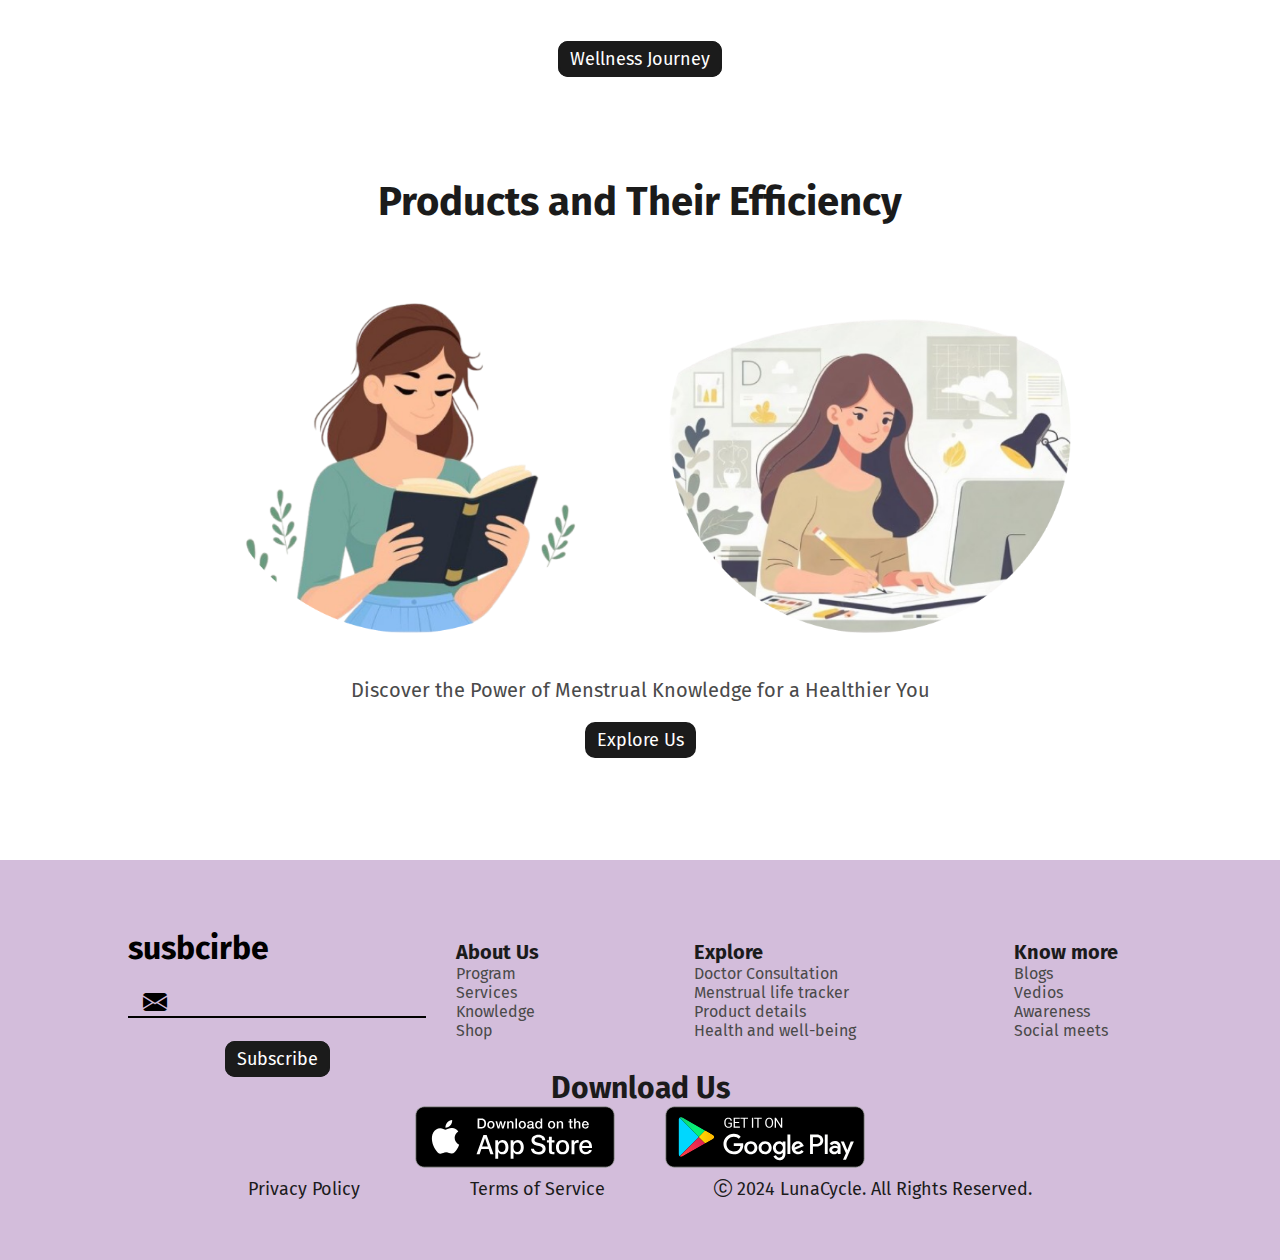
==== commit 7f3722ff: "Add files via upload" ====
--- a/index.html
+++ b/index.html
@@ -47,7 +47,7 @@
 
                 <div class="banner-head">
                     <h1>Embrace the Flow, Keep Life in Balance.</span></h1>
-                    <a href="" class="btn"> Join us </a>
+                    <!-- <a href="" class="btn"> Join us </a> -->
                 </div>
 
                 <div class="banner_img">
--- a/css/style.css
+++ b/css/style.css
@@ -485,7 +485,7 @@
     top: 10vh;
     width: 60%;
     left: -100%;
-    height: 50vh;
+    height: 70vh;
     flex-direction: column;
     align-items: start;
     justify-content: start;
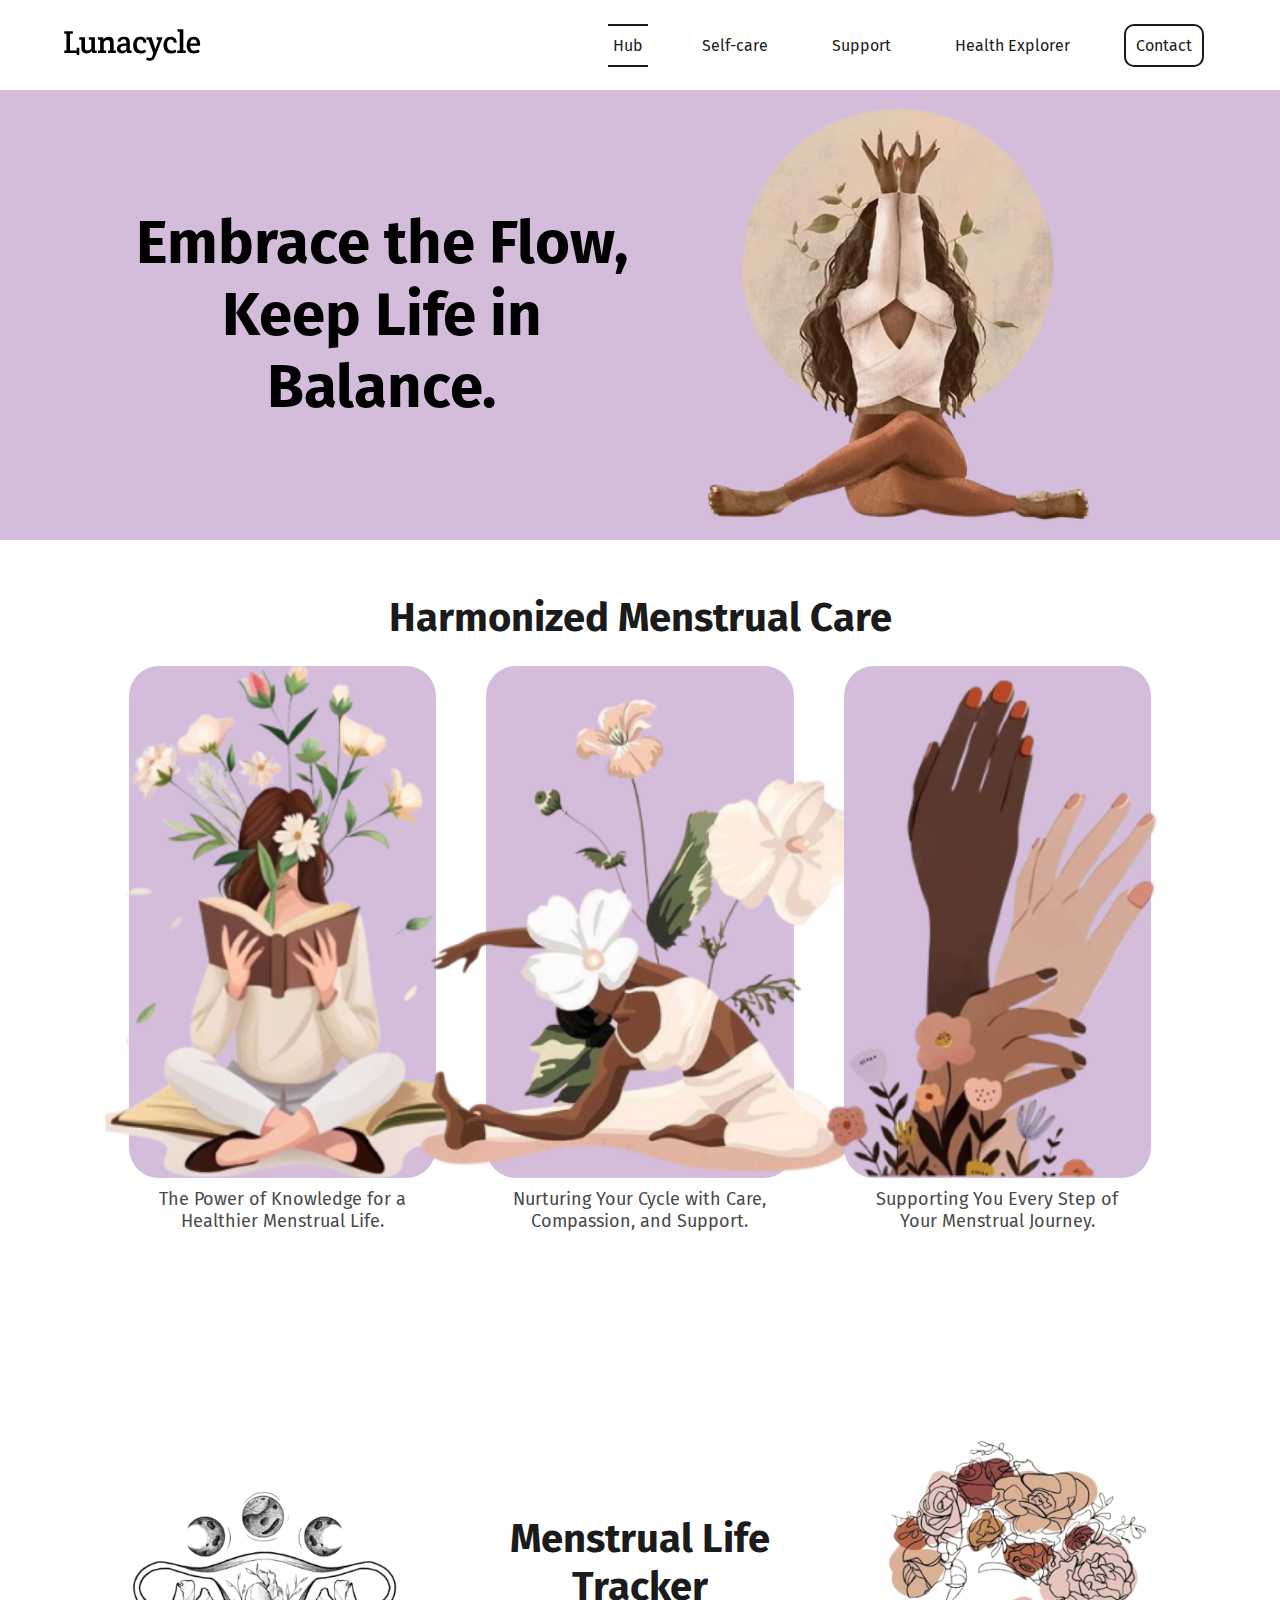
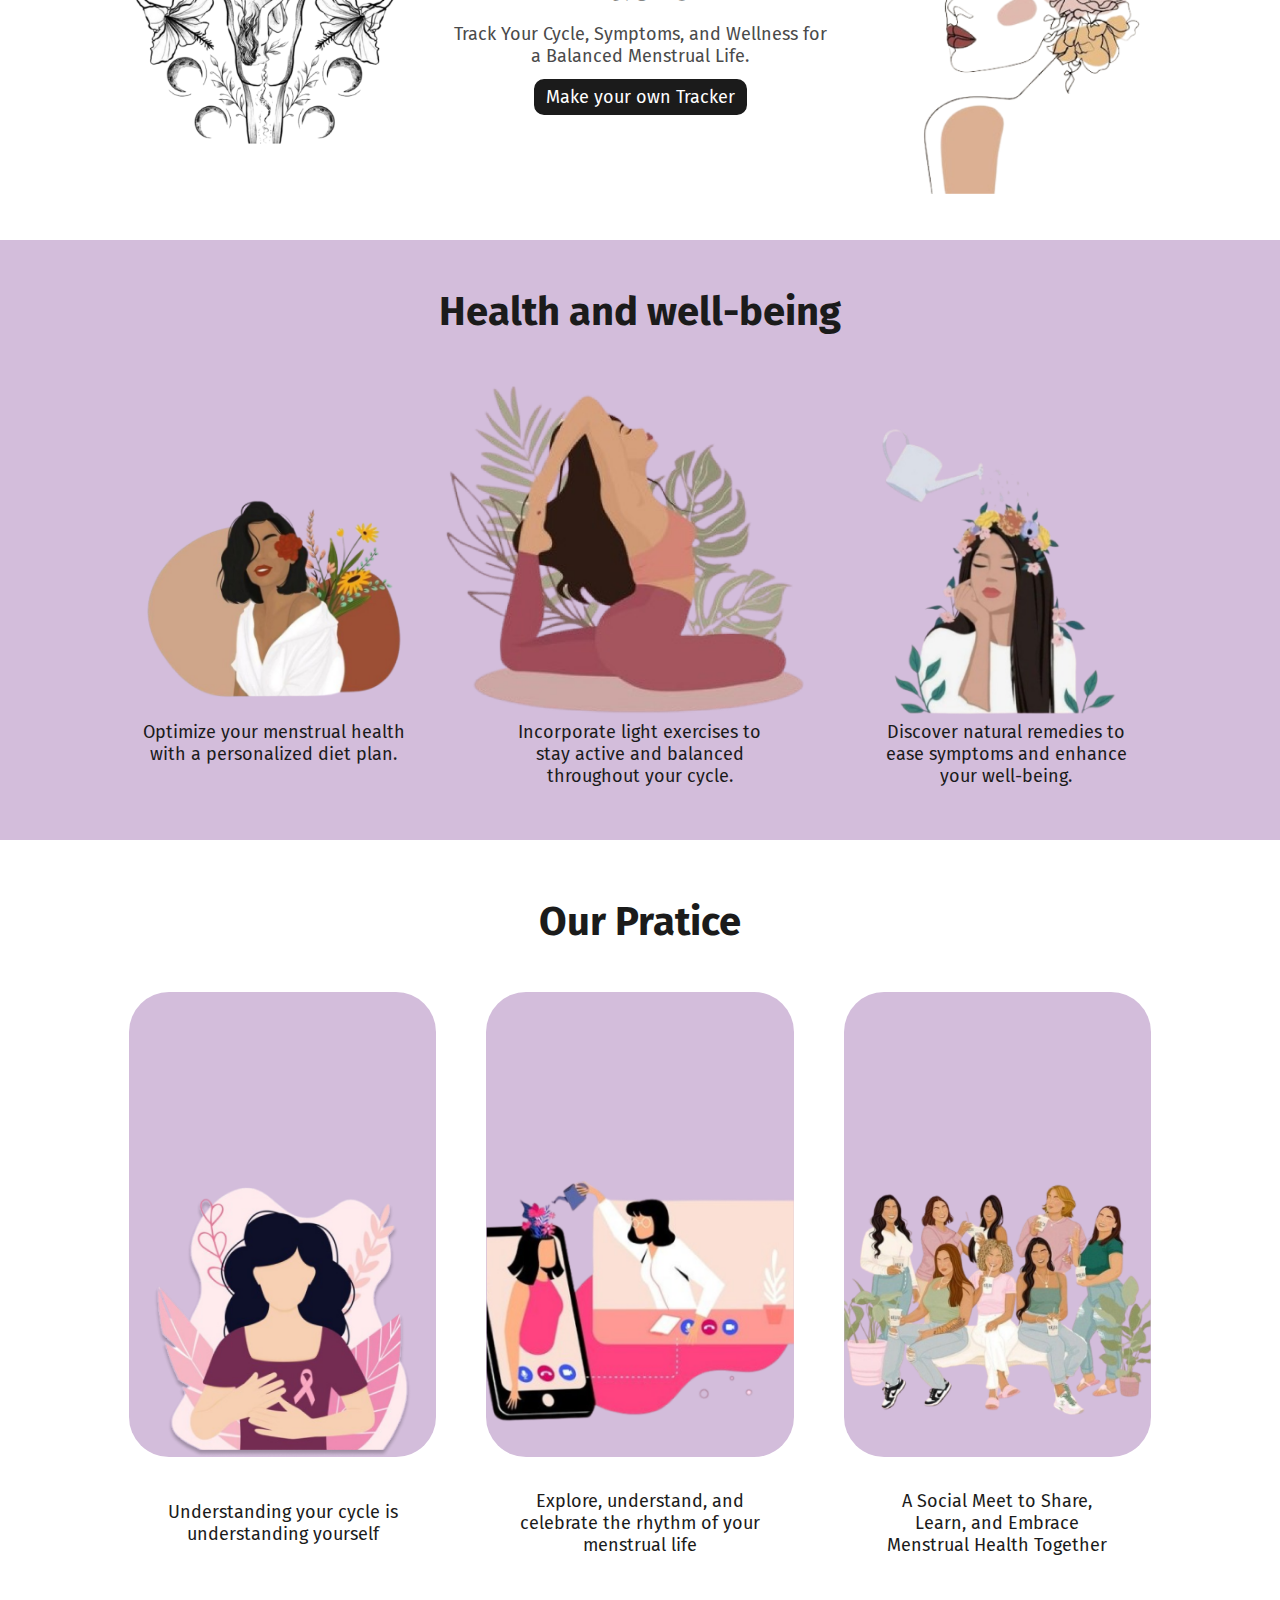
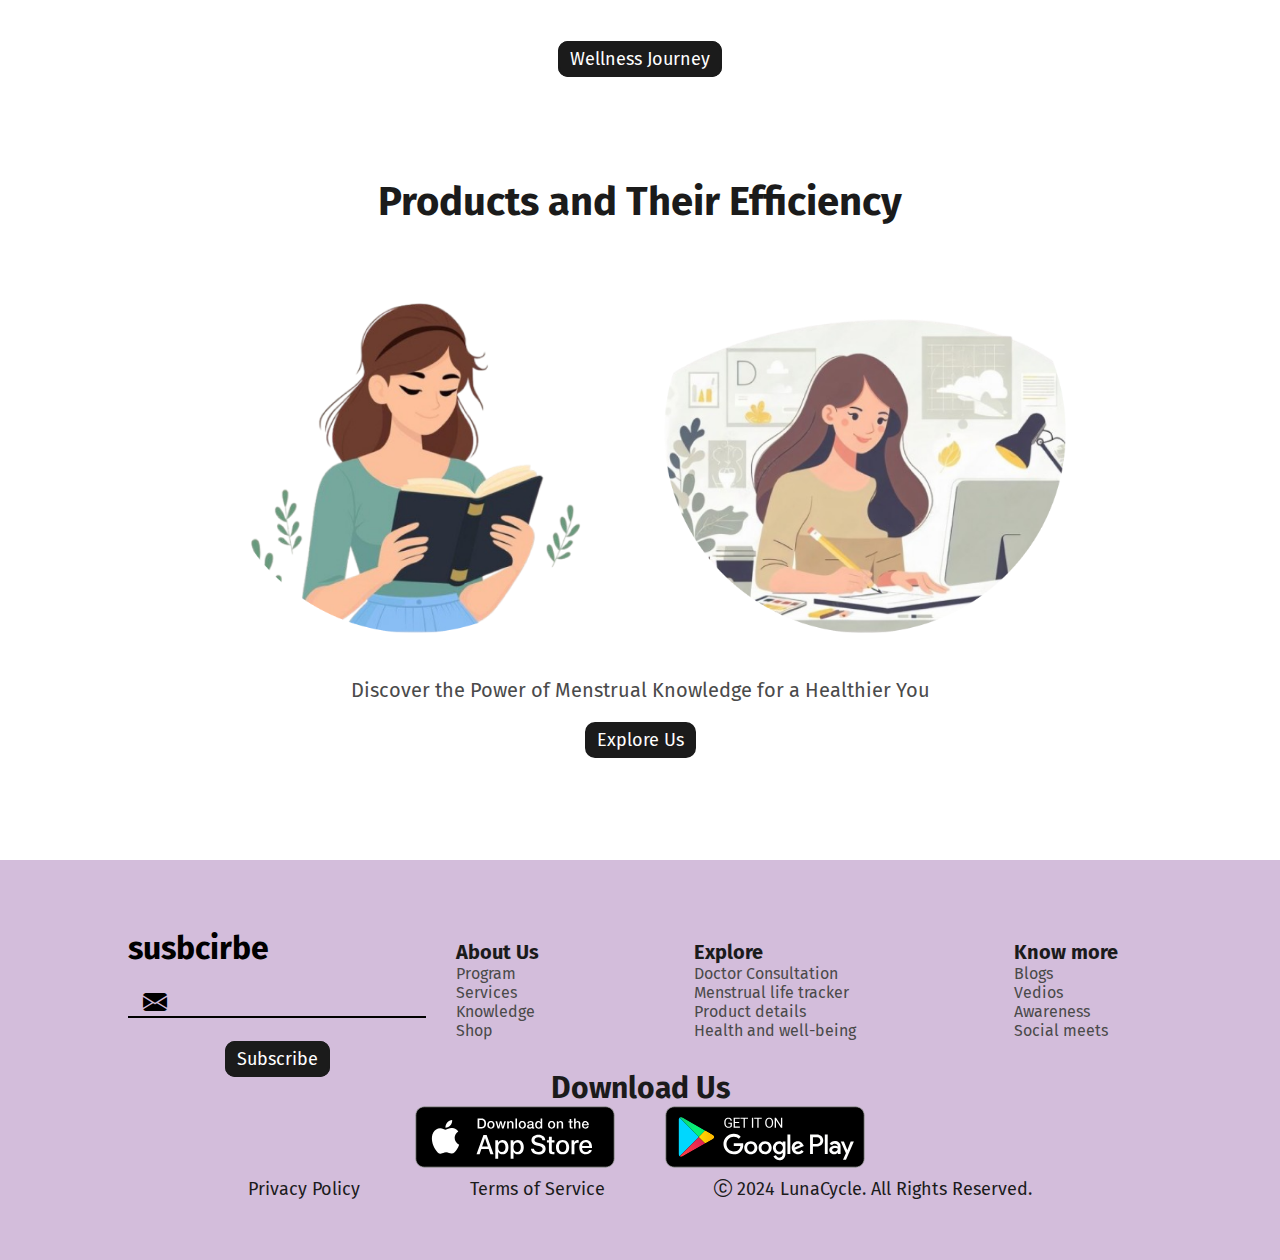
==== commit 602dbe05: "Add files via upload" ====
--- a/index.html
+++ b/index.html
@@ -311,6 +311,8 @@
                             </ul>
                         </div>
                         <!-- explore end -->
+
+                        
                         <!-- know more start -->
                         <div class="know_more">
                             <h4> Know more </h4>
--- a/css/style.css
+++ b/css/style.css
@@ -77,10 +77,12 @@
   /* background-color: orange; */
 }
 
-header nav .wrapper ul a {
+header nav .wrapper ul li a {
   text-decoration: none;
   color: var(--tertiory-color);
+  padding: 10px;
   font-size: var(--fs-16);
+  transition-duration: 0.5s;
 }
 
 header nav .wrapper ul li .active {
@@ -91,13 +93,12 @@
 
 header nav .wrapper ul li :hover {
   background-color: var(--tertiory-color);
-  border-radius: 20px;
+  border-radius: 15px;
   color: var(--secondary-color);
-  padding: 10px;
-  -webkit-border-radius: 20px;
-  -moz-border-radius: 20px;
-  -ms-border-radius: 20px;
-  -o-border-radius: 20px;
+  -webkit-border-radius: 15px;
+  -moz-border-radius: 15px;
+  -ms-border-radius: 15px;
+  -o-border-radius: 15px;
 }
 
 #nav-btn,
@@ -226,13 +227,7 @@
   position: relative;
 }
 
-footer
-  .wrapper
-  .footer_section
-  .logo_section
-  .form
-  form
-  .message_box
+footer .wrapper .footer_section .logo_section .form form .message_box
   .message_feild {
   height: 100%;
   width: 100%;
@@ -483,19 +478,20 @@
   header nav .wrapper ul {
     position: absolute;
     top: 10vh;
-    width: 60%;
+    width: 50%;
     left: -100%;
     height: 70vh;
     flex-direction: column;
     align-items: start;
     justify-content: start;
-    background-color: rgb(215, 215, 215);
-    padding: 30px 0px;
+    background-color: var(--primary-color);
+    padding: 10px 0px;
     transition-duration: 0.7s;
     z-index: 1;
+    box-shadow: 0px 3px 10px 0px;
   }
   header nav .wrapper ul li {
-    margin-left: 20%;
+    margin-left: 5%;
   }
   #nav-btn:checked ~ ul {
     left: 0px;
--- a/css/home.css
+++ b/css/home.css
@@ -103,7 +103,6 @@
     display: flex;
     align-items: center;
     justify-content: center;
-    /* margin-top: 50px; */
     /* background-color: violet; */
 }
 #menstrual_care .wrapper .menstrual_section .menstrual_heading_container h1{
@@ -124,9 +123,8 @@
     height: 90%;
     display: flex;
     justify-content: center;
-    flex-wrap: wrap;
+  
     align-content: center;
-    /* flex-direction: column; */
     gap: 50px;
     /* background-color: blue; */
 }
@@ -181,7 +179,7 @@
 
 #tracker{
     width: 100%;
-    height: 450px;
+    height: 50vh;
     display: flex;
     align-items: center;
     justify-content: center;
@@ -231,7 +229,7 @@
 }
 
 #tracker .wrapper .tracker_container .tracker h1{
-    font-size: var(--fs-30);
+    font-size: var(--fs-40);
     color: var(--tertiory-color);
 }
 
@@ -282,7 +280,6 @@
     justify-content: center;
     text-align: center; 
     gap: 75px; 
-    /* margin-top: 50px; */
     /* background-color: rgb(95, 53, 72); */
 }
 
@@ -519,7 +516,7 @@
     align-items: center;
     justify-content: center;
     /* flex-direction: column; */
-    gap: 50px;
+    gap: 40px;
     /* background-color: yellowgreen; */
 }
 
@@ -580,7 +577,12 @@
         /* flex-direction: column; */
     }
 
+    #menstrual_care .wrapper .menstrual_section .care_container{
+        flex-wrap:wrap ;
+    }
+
     #menstrual_care .wrapper .menstrual_section .care_container .card{
+        width: 25%;
         height: 300px;
     }
 
@@ -590,6 +592,7 @@
 
 #pratice{
     height: auto;
+    margin:20px 0px 10px 0px;
 }
 
 #pratice .wrapper h1{
@@ -605,6 +608,9 @@
     flex-wrap: wrap;
 }
 
+#pratice .wrapper .pratice_container .understanding, #pratice .wrapper .pratice_container .explore, #pratice .wrapper .pratice_container .social_meet{
+    width: 25%;
+}
 /* our pratice end */
 
 
@@ -638,7 +644,7 @@
     }
 
     #menstrual_care .wrapper .menstrual_section .care_container .card{
-        width: 60%;
+        width: 50%;
     }
 
     /* menstrual care end */
@@ -661,6 +667,8 @@
 
     #well_being{
         height: auto;
+        margin: 20px 0px 10px 0px;
+        padding: 30px 0px;
     }
     
     #well_being .wrapper h1{
@@ -686,7 +694,7 @@
     /* our pratice start */
 
     #pratice .wrapper .pratice_container .understanding, #pratice .wrapper .pratice_container .explore, #pratice .wrapper .pratice_container .social_meet{
-        width: 60%;
+        width: 48%;
     }
 
     /* our pratice end */
@@ -695,6 +703,7 @@
 
 #product{
     height: auto;
+    padding: 30px 0px;
 }
 
 #product .wrapper h1{
@@ -719,6 +728,7 @@
 
 #tracker{
     height: auto;
+    padding: 30px 0px;
 }
 
 #tracker .wrapper .tracker_container{
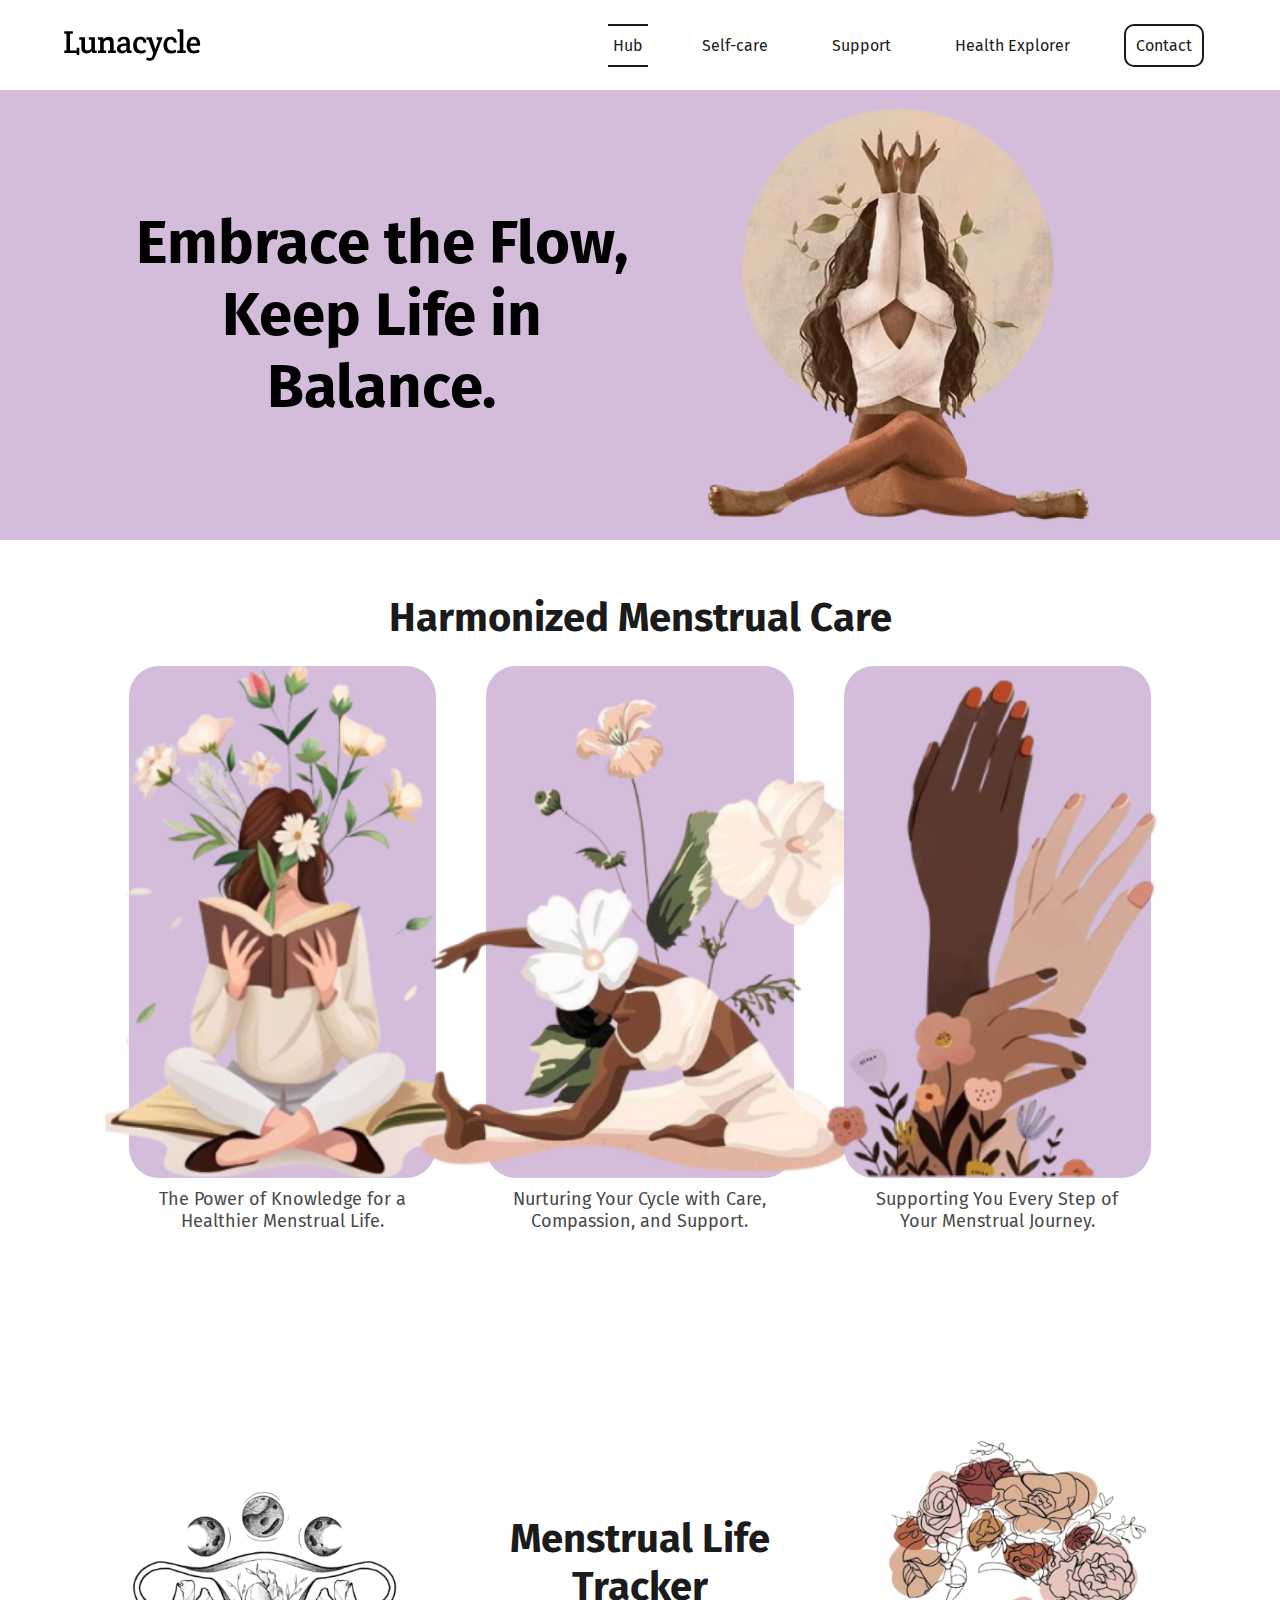
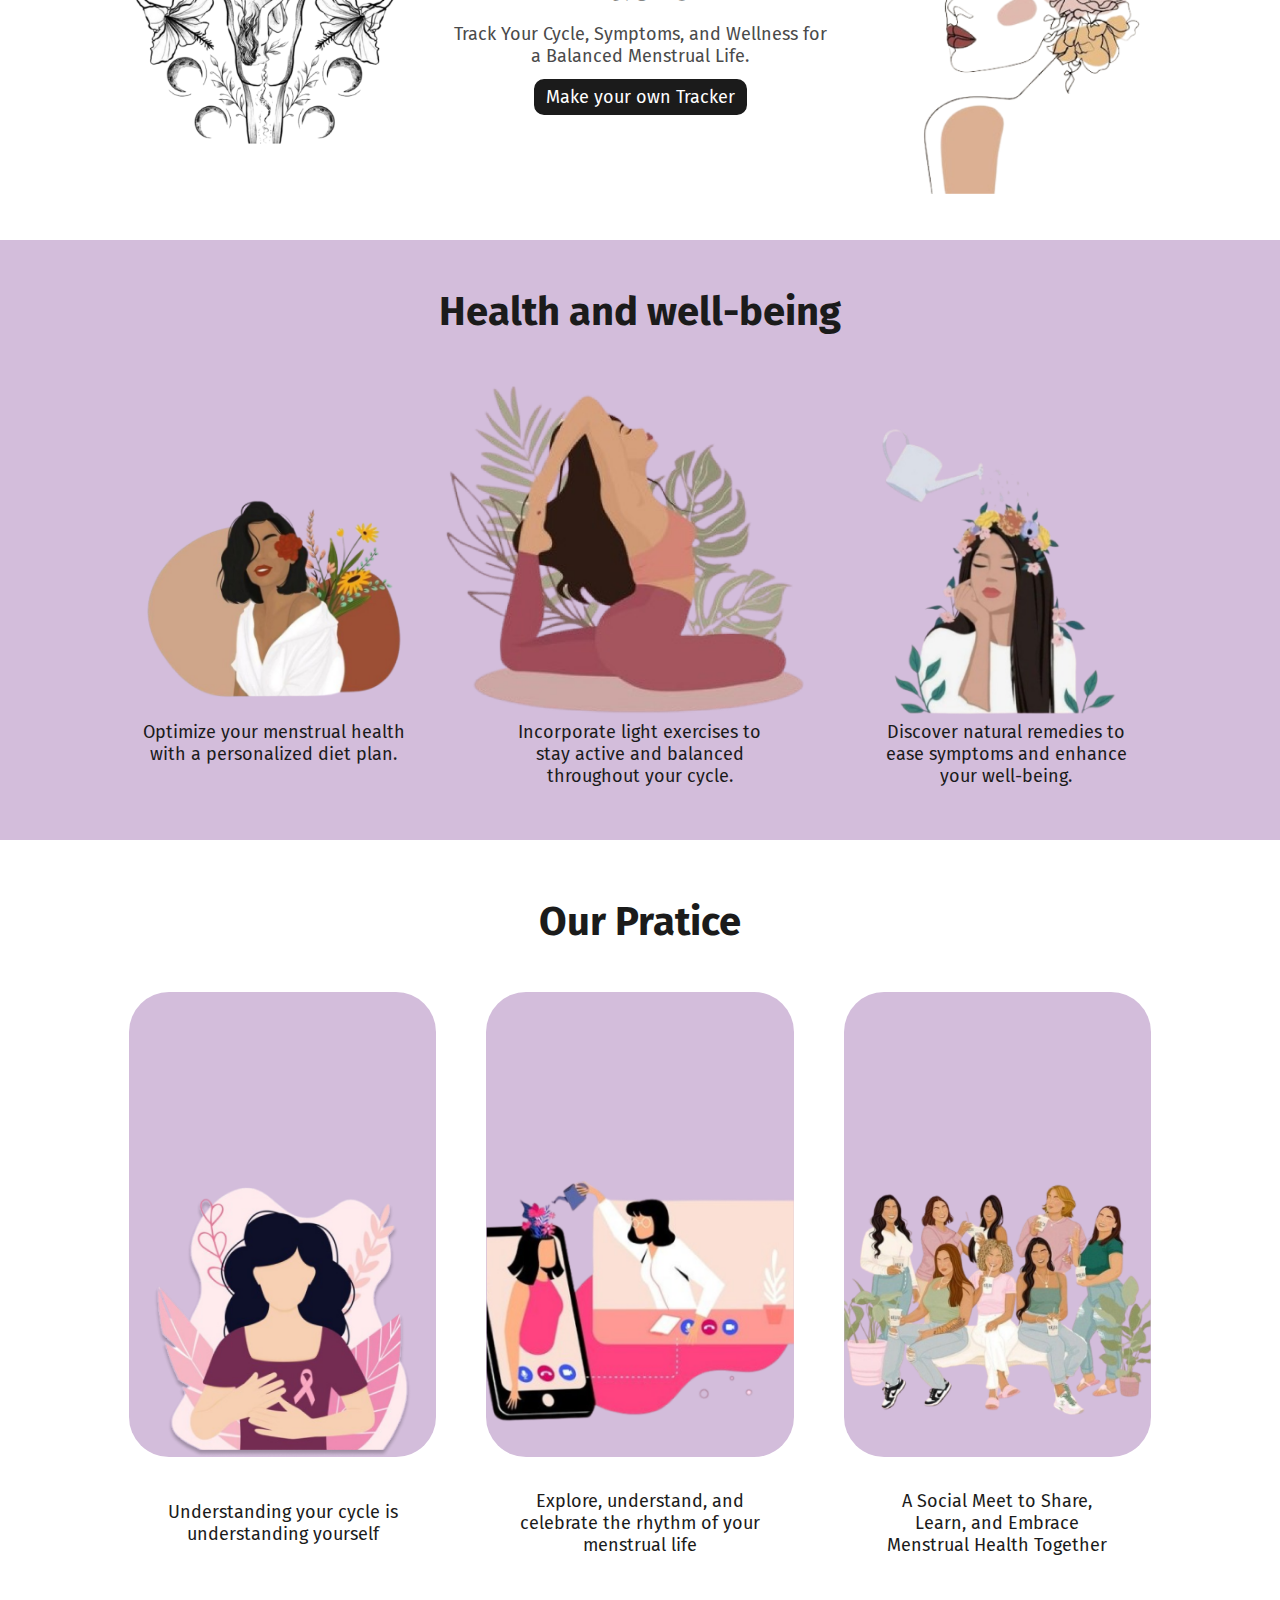
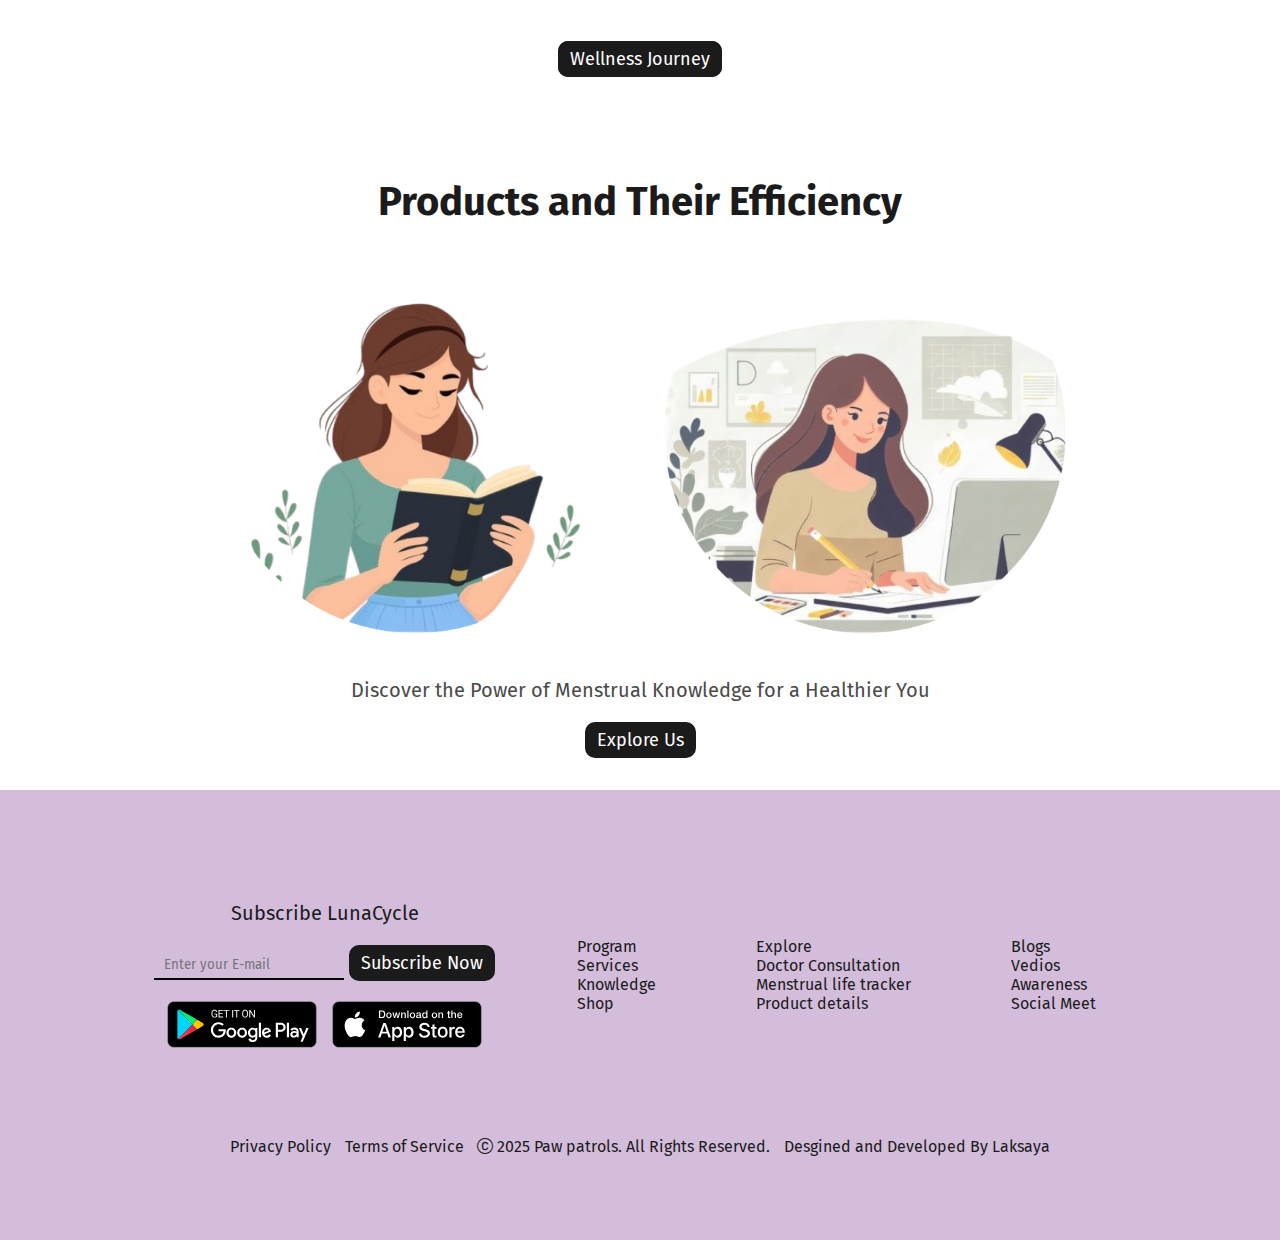
==== commit fe85524a: "Add files via upload" ====
--- a/index.html
+++ b/index.html
@@ -249,127 +249,71 @@
     <!-- footer start -->
 
     <footer>
-        <section id="footer">
-
-            <div class="wrapper">
-
-
-                <div class="footer_section">
-
-                    <div class="logo_section">
-                        <!-- logo start -->
-                        <div class="logo">
-                            <img src="./Src/Icon/lunacycle.svg" alt="">
-                        </div>
-                        <!-- logo end -->
-                        <!-- form start -->
-
-                        <div class="form">
-
-                            <div class="col-heading">
-                                <h1>susbcirbe</h1>
-                            </div>
-
-                            <form action="">
-                                <div class="message_box">
-                                    <input type="text" class="message_feild">
-                                    <i class="bi bi-envelope-fill"></i>
-                                </div>
-                            </form>
-
-                            <div class="submit">
-                                <a href="#" class="btn"> Subscribe </a>
-                            </div>
-                        </div>
-
-                    </div>
-                    <!-- form start -->
-
-                    <div class="link_section">
-
-                        <!-- anout us start -->
-                        <div class="about_us">
-                            <h4>About Us</h4>
-                            <ul>
-                                <li><a href="#"> Program </a></li>
-                                <li><a href="#"> Services </a></li>
-                                <li><a href="#"> Knowledge </a></li>
-                                <li><a href="#"> Shop </a></li>
-                            </ul>
-                        </div>
-                        <!-- about us end -->
-
-
-                        <!-- explore start -->
-                        <div class="explore">
-                            <h4> Explore </h4>
-                            <ul>
-                                <li><a href="#"> Doctor Consultation </a> </li>
-                                <li><a href="#"> Menstrual life tracker </a></li>
-                                <li><a href="#"> Product details </a></li>
-                                <li><a href="#"> Health and well-being </a></li>
-                            </ul>
-                        </div>
-                        <!-- explore end -->
-
+        <div class="footer-wrapper">
+
+            <div class="footer-container">
+
+                <div class="subscribe">
+                    <p>Subscribe LunaCycle</p>
+                    <form>
+
+                        <input type="email" class="placeholder" placeholder="Enter your E-mail" required>
+                        <input type="Submit" class="btn" value="Subscribe Now">
+                    </form>
+                    <div class="foot-img">
+                        <a href="https://play.google.com/store/games?device=windows&pli=1"><img src="./src/Icon/google.svg" alt="play store"></a>
+                        <a href=https://appstoreconnect.apple.com/login> <img src="./src/Icon/apple.svg" alt="apple store"></a>
+                    </div>
+                </div>
+
+                <div class="footer-info">
+                    <div class="about-us">
+                        <ul>
+                            <li><a href="./about.html">Program</a></li>
+                            <li><a href="./service.html">Services</a></li>
+                            <li><a href="./index.html#ngo">Knowledge</a></li>
+                            <li><a href="./community.html#achived-stories">Shop</a></li>
+                        </ul>
+                    </div>
+
+
+                    <div class="contact-us">
+                        <ul>
+                            <li><a href="./about.html#contact-us">Explore</a></li>
+                            <li><a href="./service.html#transport-support">Doctor Consultation</a></li>
+                            <li><a href="./index.html#animal-care">Menstrual life tracker</a></li>
+                            <li><a href="./service.html#animal-tracker">Product details</a></li>
+                        </ul>
+                    </div>
+
+                    <div class="quick-links">
+                        <ul>
+                            <li><a href="./index.html#community-safety">Blogs</a></li>
+                            <li><a href="./community.html#happy-tail">Vedios</a></li>
+                            <li><a href="./index.html#volunteer">Awareness</a></li>
+                            <li><a href="./index.html#fund">Social Meet</a></li>
                         
-                        <!-- know more start -->
-                        <div class="know_more">
-                            <h4> Know more </h4>
-                            <ul>
-                                <li><a href="#"> Blogs </a></li>
-                                <li><a href="#"> Vedios </a></li>
-                                <li><a href="#"> Awareness </a></li>
-                                <li><a href="#"> Social meets </a></li>
-                            </ul>
-                        </div>
-                        <!-- know more end -->
-                    </div>
-
-                </div>
-
-                <div class="footer_icon">
-
-                    <!-- download us start -->
-
-                    <h1>
-                        Download Us
-                    </h1>
-
-                    <div class="download_icon">
-
-                        <a href="#"> <img src="./src/Icon/apple.svg" alt="google icon"> </a>
-
-                        <a href="#"> <img src="./src/Icon/google.svg" alt="google icon"> </a>
-
-                    </div>
-                    <!-- download us start -->
-                </div>
-
-                <div class="privacy-policy">
-                    <ul>
-                        <li>
-                            <a href="#">Privacy Policy</a>
-                        </li>
-                        <li>
-                            <a href="#">Terms of Service</a>
-                        </li>
-                        <li>
-                            <a href="https://www.behance.net/laksayag" target="_blank">
-                                <span><i class="bi bi-c-circle"></i>
-                                </span> 2024 LunaCycle. All Rights Reserved.
-                            </a>
-                        </li>
-                    </ul>
-                </div>
-
-
-
-            </div>
-
-
-        </section>
-    </footer>
+                        </ul>
+                    </div>
+        
+                </div>
+            </div>
+
+
+            <div class="privacy-policy">
+                <ul>
+                    <li><a href="#">Privacy Policy</a></li>
+                    <li><a href="#">Terms of Service</a></li>
+                    <li><a href="#"><span><i
+                                    class="bi bi-c-circle"></i></span> 2025 Paw patrols. All Rights Reserved. </a></li>
+                    <li><a href="https://www.behance.net/priyadh07">Desgined and Developed By Laksaya </a></li>
+                </ul>
+            </div>
+
+
+        </div>
+
+</footer>
 
     <!-- footer end -->
 </body>
--- a/css/style.css
+++ b/css/style.css
@@ -148,322 +148,138 @@
   border-color: 2px solid var(--secondary-color);
 }
 
-/* button end */
-
-/* footer start */
-
-#footer {
-  width: 100%;
-  height: 7;
-  background-color: var(--primary-color);
-  display: flex;
-  align-items: center;
-  justify-content: center;
-  margin-top: 70px;
-  padding: 50px 0px;
-}
-
-#footer .wrapper {
-  width: 80%;
-  height: 95%;
-  display: flex;
-  align-items: center;
-  justify-content: center;
-  flex-direction: column;
-  /* background-color: bisque; */
-}
-
-#footer .wrapper .footer_section {
-  width: 100%;
-  height: 60%;
-  display: flex;
-  align-items: center;
-  justify-content: center;
-  gap: 30px;
-  /* background-color: tomato; */
-}
-
-/* #footer .wrapper .footer_section .logo_section {
-width: 30%;
-height: 100%;
-background-color: yellow;
-} */
-
-#footer .wrapper .footer_section .logo_section {
-  width: 30%;
-  height: 100%;
-  display: flex;
-  align-items: start;
-  justify-content: center;
-  flex-direction: column;
-  /* background-color: blanchedalmond; */
-}
-
-footer .wrapper .footer_section .logo_section .form {
-  width: 100%;
-  display: flex;
-  align-items: center;
-  flex-direction: column;
-  justify-content: space-between;
-  gap: 30px;
-}
-
-footer .wrapper .footer_section .logo_section .form .col-heading {
-  height: 20%;
-  width: 100%;
-  /* background-color: springgreen; */
-}
-
-footer .wrapper .footer_section .logo_section .form form {
-  height: 70%;
-  width: 100%;
-  /* background-color: teal; */
-}
-
-footer .wrapper .footer_section .logo_section .form form .message_box {
-  height: 20%;
-  width: 100%;
-  /* background-color: blanchedalmond; */
-  position: relative;
-}
-
-footer .wrapper .footer_section .logo_section .form form .message_box
-  .message_feild {
-  height: 100%;
-  width: 100%;
+.placeholder{
+  padding: 5px 10px;
   background-color: transparent;
   border: none;
   border-bottom: 2px solid black;
-  /* padding-left: 50px; */
-}
-
-footer .wrapper .footer_section .logo_section .form form .message_box .bi-envelope-fill {
-  position: absolute;
-  top: -40%;
-  left: 5%;
-  font-size: 24px;
-}
-
-#footer .wrapper .footer_section .link_section {
-  width: 70%;
-  height: 100%;
-  display: flex;
-  align-items: center;
-  justify-content: center;
+}
+
+/* button end */
+
+/* footer start */
+
+footer {
+  height: 50vh;
+  width: 100%;
+  background-color: var(--primary-color);
+  display: flex;
+  justify-content: center;
+  align-items: center;
+  /* display: none; */
+}
+
+footer .footer-wrapper {
+  height: 45vh;
+  width: 80%;
+  background-color: var(--primary-color);
+  display: flex;
+  justify-content: center;
+  align-items: center;
+  flex-direction: column;
+
+}
+
+footer .footer-wrapper .footer-container {
+  height: 80%;
+  width: 100%;
+  /* background-color: var(--secondary-color); */
+  display: flex;
+  justify-content: space-evenly;
+  align-items: center;
+}
+
+footer .footer-wrapper .footer-container .subscribe {
+  width: 50%;
+  color: var(--tertiory-color);
+  display: flex;
+  flex-direction: column;
+  justify-content: center;
+  align-items: center;
+  font-size: var(--fs-20);
+  gap: 20px;
+}
+
+
+footer .footer-wrapper .footer-container .subscribe .foot-img {
+  width: 20px;
+  display: flex;
+  justify-content: center;
+  align-items: center;
+  gap: 15px
+}
+
+footer .footer-wrapper .footer-container .subscribe .foot-img img {
+  width: 150px;
+  display: flex;
+  justify-content: center;
+  align-items: center;
+}
+
+footer .footer-wrapper .footer-container .footer-info {
+  width: 80%;
+  height: 20%;
+  /* background-color: ghostwhite; */
+  display: flex;
+  justify-content: center;
+  align-items: center;
   gap: 100px;
-  /* background-color: rgb(52, 78, 78); */
-}
-
-#footer .wrapper .footer_section .link_section .about_us {
-  display: flex;
-  align-items: start;
-  justify-content: center;
-  flex-direction: column;
-  width: 25%;
-  height: 100%;
-  /* background-color: bisque; */
-}
-
-#footer .wrapper .footer_section .link_section .explore {
-  width: 40%;
-  height: 100%;
-  display: flex;
-  align-items: start;
-  justify-content: center;
-  flex-direction: column;
-  /* background-color: rgb(196, 255, 228); */
-}
-
-#footer .wrapper .footer_section .link_section .know_more {
-  width: 25%;
-  height: 100%;
-  display: flex;
-  align-items: start;
-  justify-content: center;
-  flex-direction: column;
-  /* background-color: rgb(240, 196, 255); */
-}
-
-#footer .wrapper .footer_section .link_section h4 {
-  font-size: var(--fs-20);
-  color: var(--tertiory-color);
-}
-
-#footer .wrapper .footer_section .link_section p {
-  font-size: var(--fs-16);
-  color: var(--fourth-color);
-}
-
-#footer .wrapper .footer_section .link_section .about_us ul li a,
-#footer .wrapper .footer_section .link_section .explore ul li a,
-#footer .wrapper .footer_section .link_section .know_more ul li a {
+}
+
+footer .footer-wrapper .footer-container .footer-info ul {
+  list-style-type: none;
+}
+
+footer .footer-wrapper .footer-container .footer-info ul li {
+
+  color: var(--tertiory-color);
+
+}
+
+footer .footer-wrapper .footer-container .footer-info ul li a {
+
   text-decoration: none;
-  color: var(--fourth-color);
-}
-
-#footer .wrapper .footer_section .link_section .about_us ul li,
-#footer .wrapper .footer_section .link_section .explore ul li,
-#footer .wrapper .footer_section .link_section .know_more ul li {
+  color: var(--tertiory-color);
+}
+
+footer .footer-wrapper .privacy-policy {
+  width: 80%;
+  height: 20%;
+
+}
+
+footer .footer-wrapper .privacy-policy ul {
+  display: flex;
+  align-items: center;
+  justify-content: space-between;
+}
+
+footer .footer-wrapper .privacy-policy ul li {
   list-style-type: none;
 }
 
-footer .wrapper .footer_icon {
-  width: 100%;
-  height: 20%;
-  /* background-color: rgb(223, 151, 101); */
-  display: flex;
-  align-items: center;
-  justify-content: center;
-  flex-direction: column;
-}
-
-footer .wrapper .footer_icon h1 {
-  width: 100%;
-  height: 30%;
-  display: flex;
-  align-items: center;
-  justify-content: center;
-  font-size: var(--fs-30);
-  color: var(--tertiory-color);
-  /* background-color: #563562; */
-}
-
-footer .wrapper .footer_icon .download_icon {
-  width: 100%;
-  height: 70%;
-  display: flex;
-  align-items: center;
-  justify-content: center;
-  /* gap: 20px; */
-  /* background-color: steelblue; */
-}
-
-footer .wrapper .footer_icon .download_icon a {
-  display: flex;
-  justify-content: center;
-  align-items: center;
-  /* text-decoration: none; */
-}
-
-footer .wrapper .footer_icon .download_icon a img {
-  width: 80%;
-  height: 100%;
-  /* background-color: antiquewhite; */
-}
-
-footer .wrapper .privacy-policy {
-  width: 100%;
-  height: 20%;
-  /* background-color: aqua; */
-}
-#footer .wrapper .privacy-policy ul {
-  display: flex;
-  align-items: center;
-  justify-content: space-evenly;
-  margin: 10px;
-  /* gap: 150px; */
-}
-
-#footer .wrapper .privacy-policy ul li {
-  font-size: var(--fs-18);
-  list-style-type: none;
-}
-#footer .wrapper .privacy-policy ul li a {
+footer .footer-wrapper .privacy-policy ul li a {
   text-decoration: none;
   color: var(--tertiory-color);
 }
 
-@media only screen and (max-width: 1100px) {
-  /* footer strat */
-
-  #footer .wrapper .footer_section .link_section h4 {
-    font-size: var(--fs-18);
-  }
-
-  #footer .wrapper .footer_section .link_section p {
-    font-size: var(--fs-14);
-  }
-
-  /* footer end */
-}
-
-@media only screen and (max-width: 1000px) {
-  /* footer start */
-
-  #footer {
-    height: auto;
-  }
-
-  #footer .wrapper .footer_section {
-    flex-wrap: wrap;
-    height: 40%;
-    gap: 10px;
-  }
-
-  #footer .wrapper .footer_section .link_section {
-    width: 100%;
-  }
-
-  footer .wrapper .privacy-policy {
-    flex-wrap: wrap;
-  }
-
-  /* footer end */
-}
-
-@media only screen and (max-width: 700px) {
-  /* footer start */
-  #footer .wrapper .footer_section {
-    justify-content: start;
-  }
-
-  #footer .wrapper .footer_section .link_section {
-    flex-wrap: wrap;
-    gap: 20px;
-  }
-
-  #footer .wrapper .footer_section .link_section link {
-    width: 100%;
-  }
-
-  #footer .wrapper .footer_section .link_section .about_us {
-    width: 100%;
-  }
-
-  #footer .wrapper .footer_section .link_section .explore {
-    width: 100%;
-  }
-
-  #footer .wrapper .footer_section .link_section .know_more {
-    width: 100%;
-  }
-
-  footer .wrapper .footer_icon h1 {
-    font-size: var(--fs-24);
-  }
-
-  #footer .wrapper .privacy-policy ul {
-    flex-wrap: wrap;
-    align-items: start;
-    justify-content: start;
-  }
-
-  /* footer end */
-}
-
-@media only screen and (max-width: 500px) {
-  /* footer start */
-
-  footer .wrapper .privacy-policy {
-    width: 120%;
-  }
-
-  #footer .wrapper .privacy-policy ul li {
-    font-size: var(--fs-12);
-  }
-
-  /* footer end */
-}
+
+
+
+
+
+
+
+
+
+@media only screen and (max-width: 1200px) {
+
+}
+
+
+
+
+
 
 @media only screen and (max-width: 900px) {
   .nav-icon {
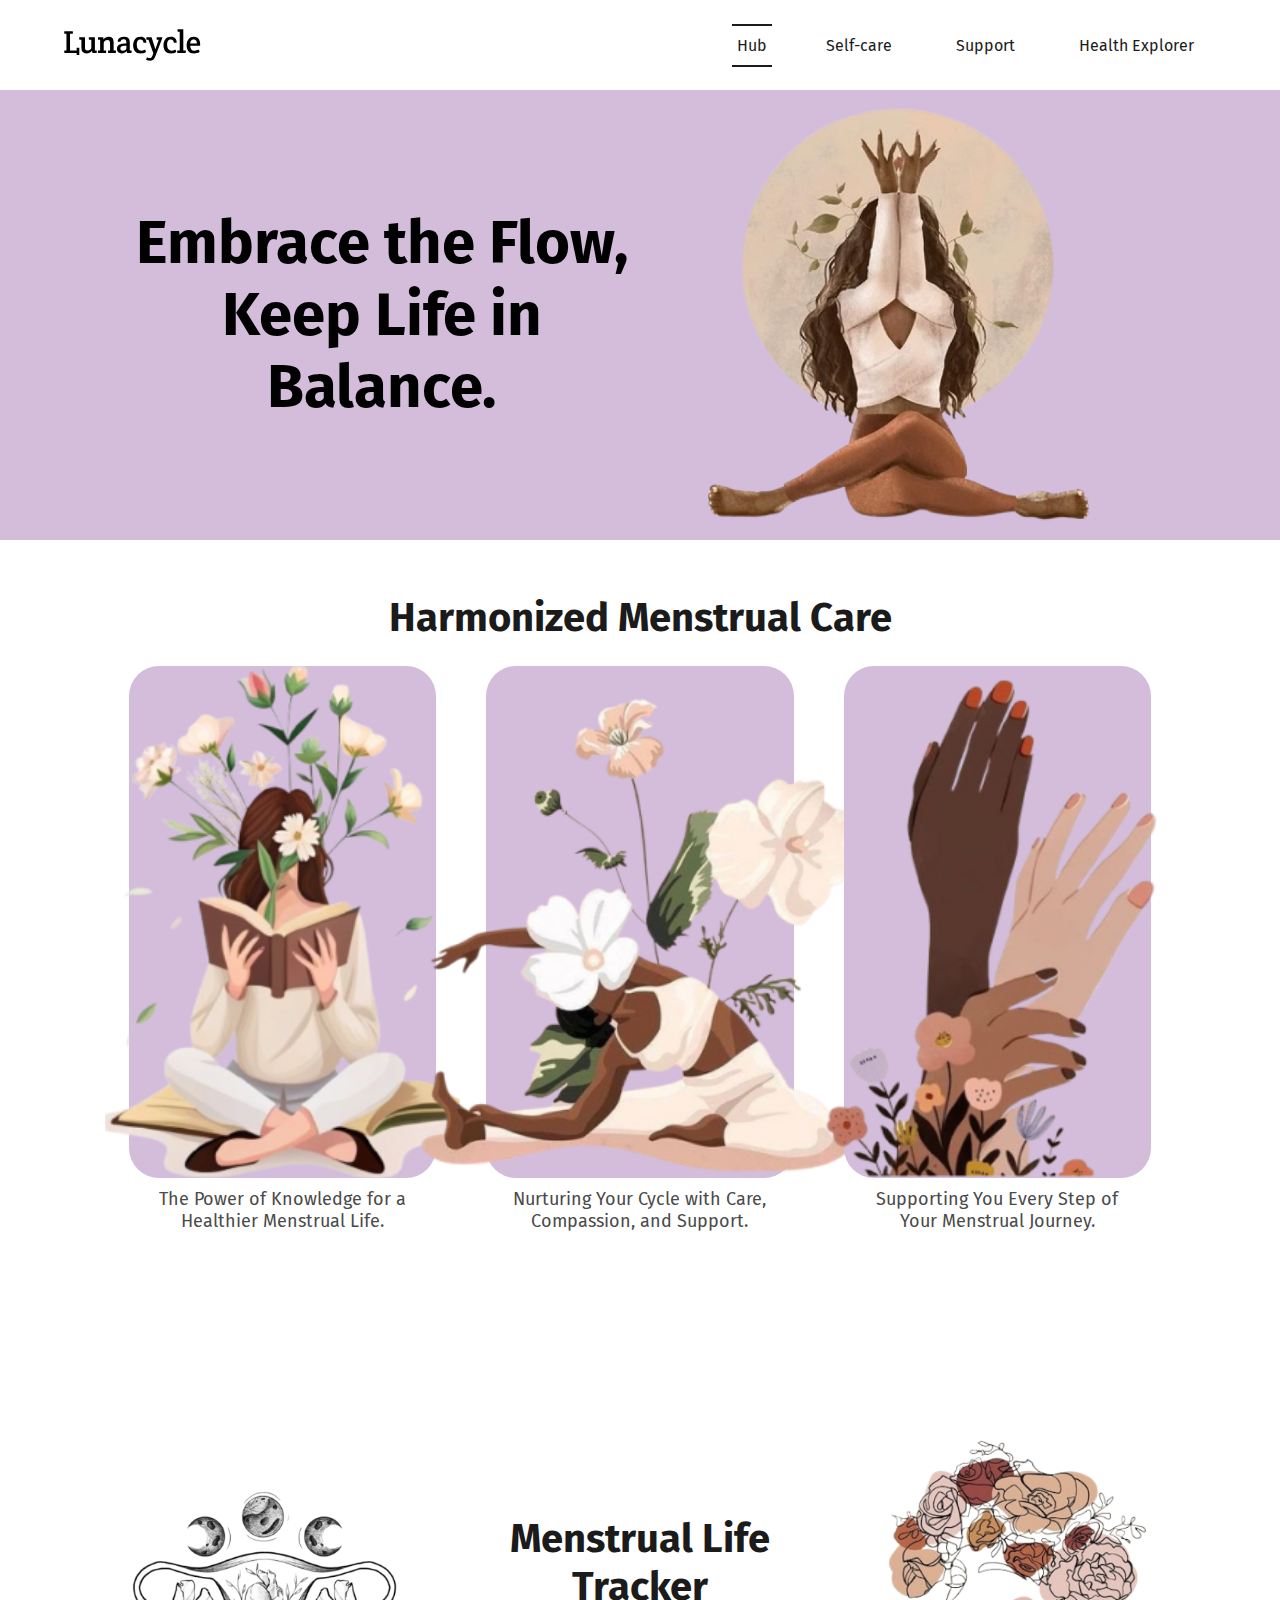
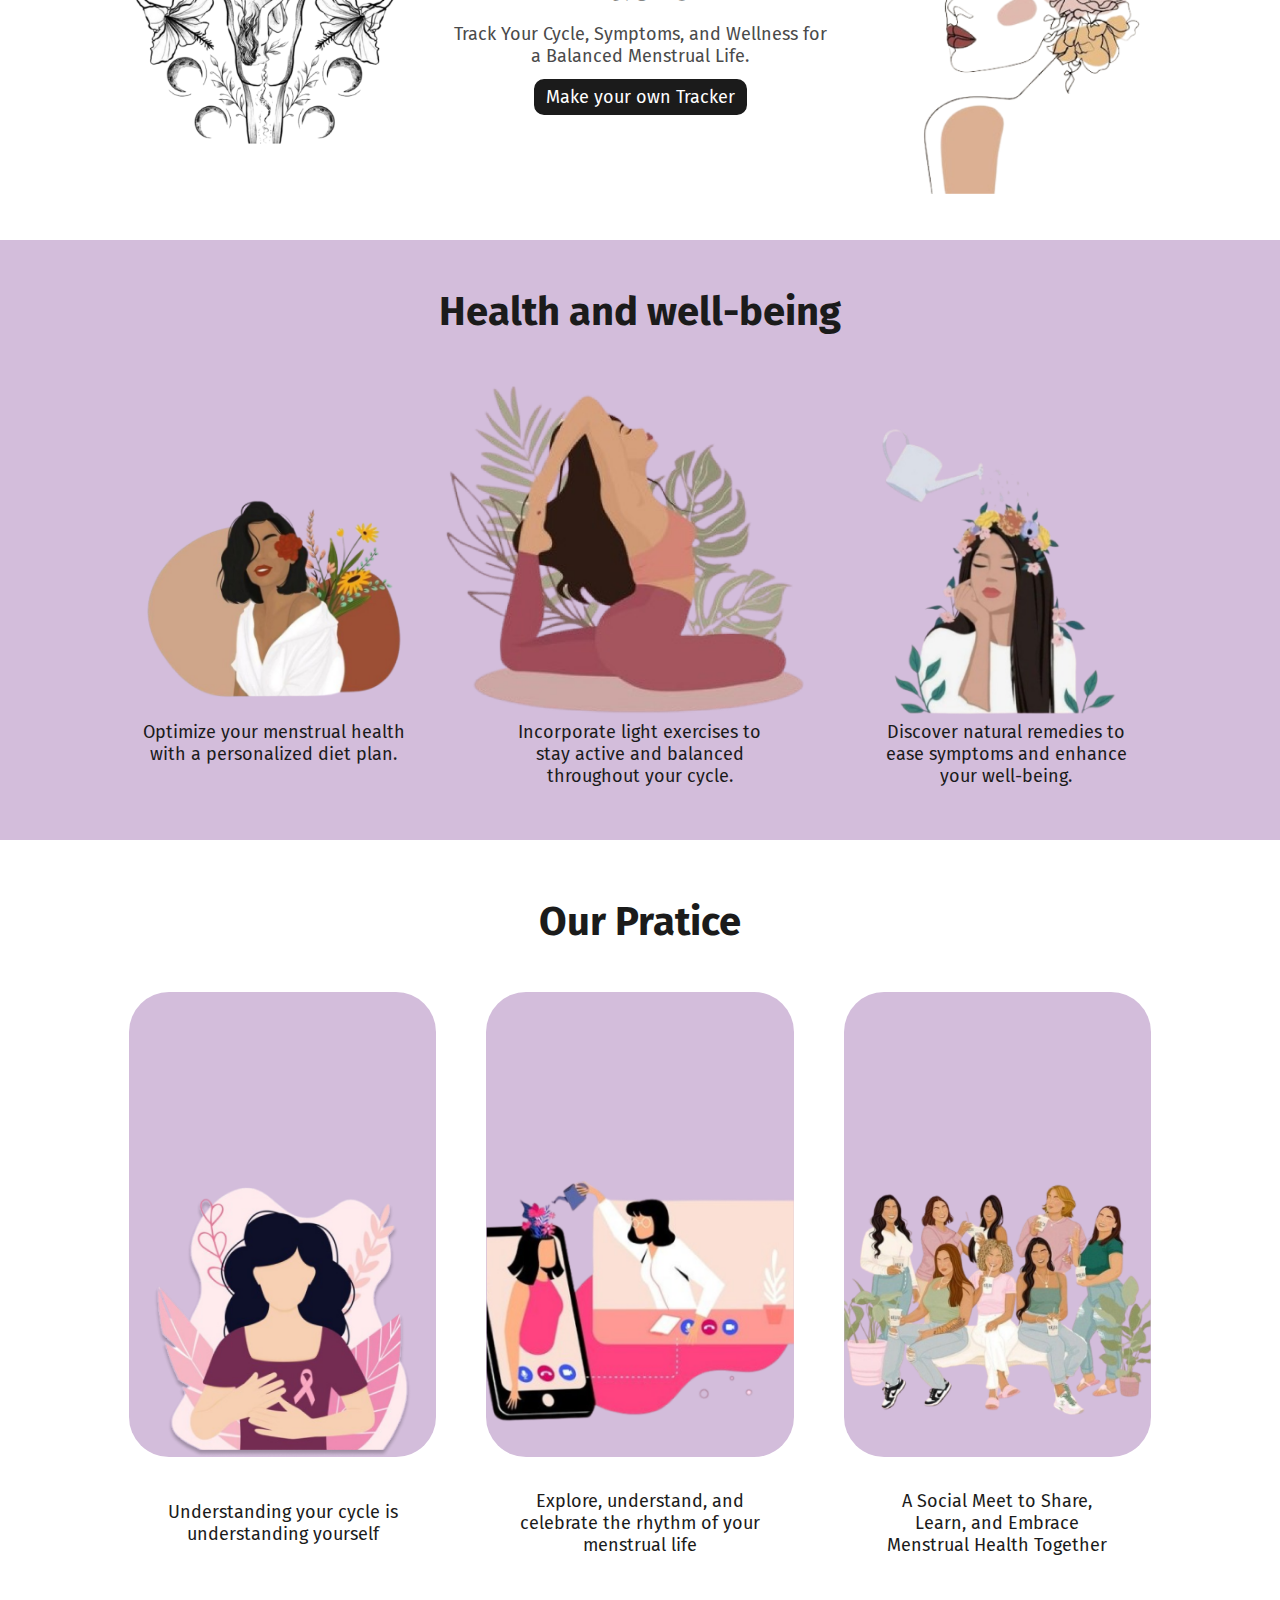
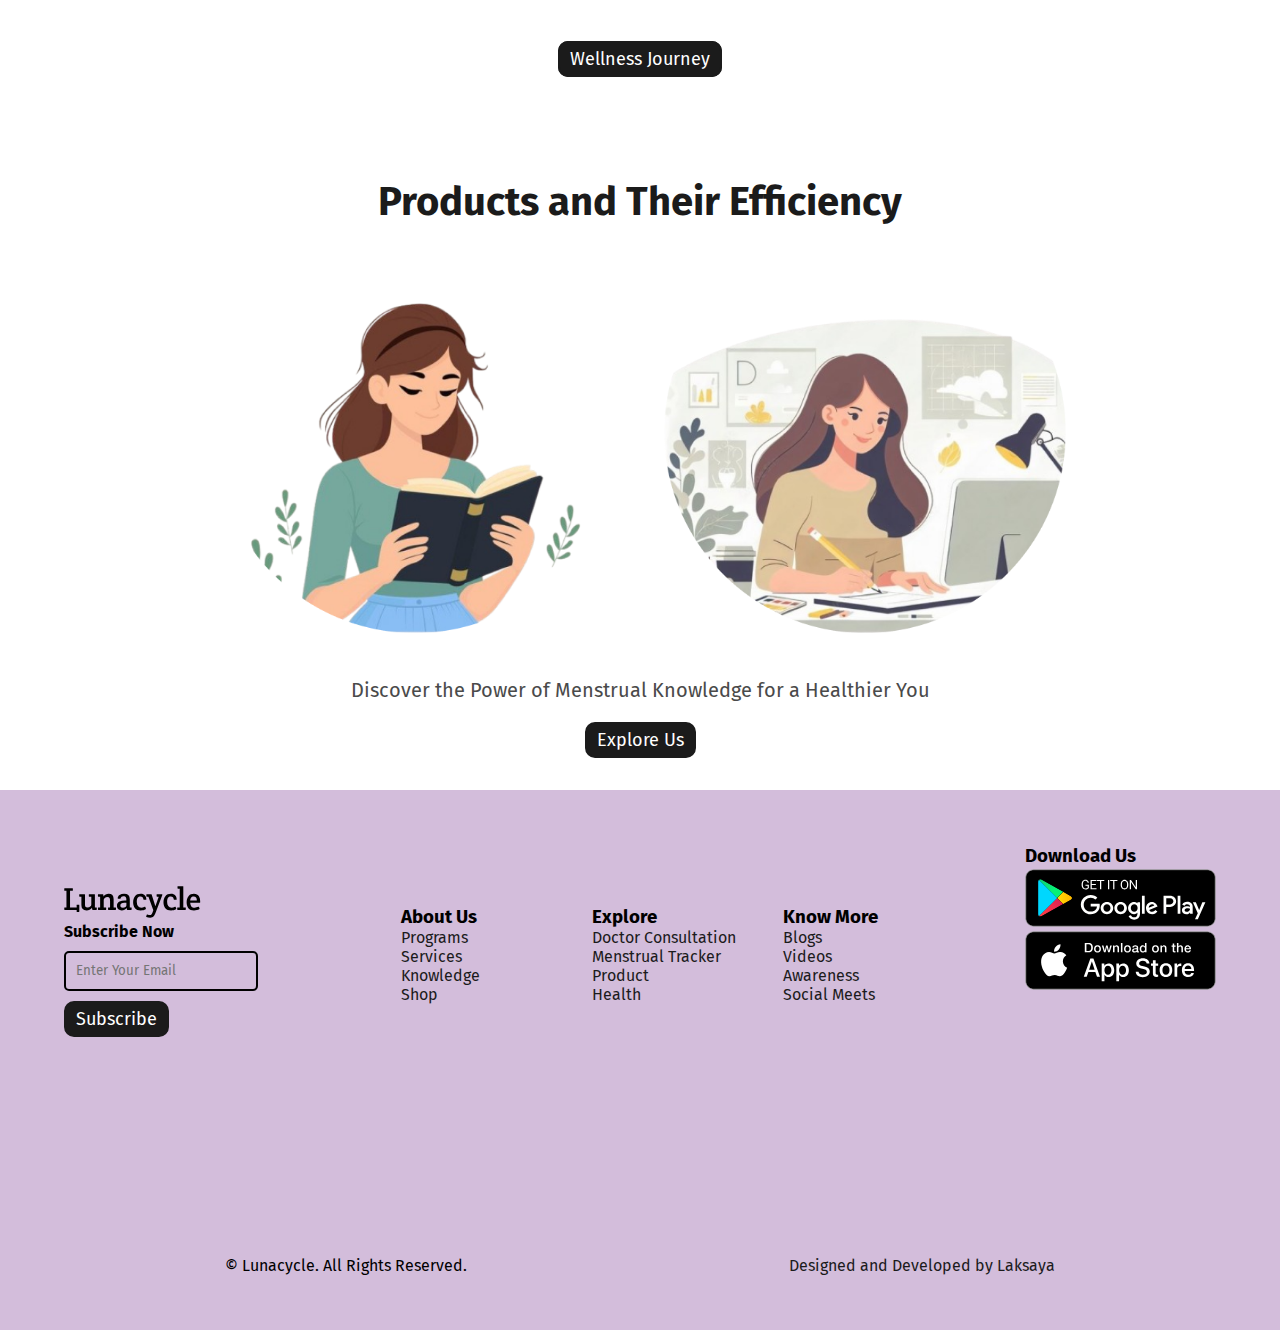
==== commit 8ccce236: "Add files via upload" ====
--- a/index.html
+++ b/index.html
@@ -28,7 +28,7 @@
                     <li><a href="./self-care.html">Self-care</a></li>
                     <li><a href="./support.html">Support</a></li>
                     <li><a href="./health-explorer.html">Health Explorer</a></li>
-                    <li><a href="#" class="sec_btn">Contact</a></li>
+                    <!-- <li><a href="#" class="sec_btn">Contact</a></li> -->
                 </ul>
 
             </div>
@@ -249,71 +249,78 @@
     <!-- footer start -->
 
     <footer>
-        <div class="footer-wrapper">
-
-            <div class="footer-container">
-
-                <div class="subscribe">
-                    <p>Subscribe LunaCycle</p>
-                    <form>
-
-                        <input type="email" class="placeholder" placeholder="Enter your E-mail" required>
-                        <input type="Submit" class="btn" value="Subscribe Now">
-                    </form>
-                    <div class="foot-img">
-                        <a href="https://play.google.com/store/games?device=windows&pli=1"><img src="./src/Icon/google.svg" alt="play store"></a>
-                        <a href=https://appstoreconnect.apple.com/login> <img src="./src/Icon/apple.svg" alt="apple store"></a>
-                    </div>
-                </div>
-
-                <div class="footer-info">
-                    <div class="about-us">
-                        <ul>
-                            <li><a href="./about.html">Program</a></li>
-                            <li><a href="./service.html">Services</a></li>
-                            <li><a href="./index.html#ngo">Knowledge</a></li>
-                            <li><a href="./community.html#achived-stories">Shop</a></li>
-                        </ul>
-                    </div>
-
-
-                    <div class="contact-us">
-                        <ul>
-                            <li><a href="./about.html#contact-us">Explore</a></li>
-                            <li><a href="./service.html#transport-support">Doctor Consultation</a></li>
-                            <li><a href="./index.html#animal-care">Menstrual life tracker</a></li>
-                            <li><a href="./service.html#animal-tracker">Product details</a></li>
-                        </ul>
-                    </div>
-
-                    <div class="quick-links">
-                        <ul>
-                            <li><a href="./index.html#community-safety">Blogs</a></li>
-                            <li><a href="./community.html#happy-tail">Vedios</a></li>
-                            <li><a href="./index.html#volunteer">Awareness</a></li>
-                            <li><a href="./index.html#fund">Social Meet</a></li>
-                        
-                        </ul>
-                    </div>
-        
-                </div>
-            </div>
-
-
-            <div class="privacy-policy">
-                <ul>
-                    <li><a href="#">Privacy Policy</a></li>
-                    <li><a href="#">Terms of Service</a></li>
-                    <li><a href="#"><span><i
-                                    class="bi bi-c-circle"></i></span> 2025 Paw patrols. All Rights Reserved. </a></li>
-                    <li><a href="https://www.behance.net/priyadh07">Desgined and Developed By Laksaya </a></li>
-                </ul>
-            </div>
-
-
-        </div>
-
-</footer>
+        <!-- Container for the footer -->
+        <section id="footer">
+
+            <div class="wrapper">
+
+                <div class="footer-section">
+                    <!-- Subscribe Section -->
+                    <div class=" subscribe">
+                        <img src="./src/Icon/lunacycle.svg" alt="">
+                        <p><strong>Subscribe Now</strong></p>
+                        <form action="#">
+                            <input type="email" placeholder="Enter Your Email" required class="message_feild">
+                            <button type="submit" class="btn">Subscribe</button>
+                        </form>
+                    </div>
+                    <div class="link">
+                        <!-- About Us Section -->
+                        <div class="footer-column about-us">
+                            <h3>About Us</h3>
+                            <ul>
+                                <li><a href="#">Programs</a></li>
+                                <li><a href="#">Services</a></li>
+                                <li><a href="#">Knowledge</a></li>
+                                <li><a href="#">Shop</a></li>
+                            </ul>
+                        </div>
+                        <!-- Explore Section -->
+                        <div class="footer-column explore">
+                            <h3>Explore</h3>
+                            <ul>
+                                <li><a href="#">Doctor Consultation</a></li>
+                                <li><a href="#">Menstrual Tracker</a></li>
+                                <li><a href="#">Product</a></li>
+                                <li><a href="#">Health</a></li>
+                            </ul>
+                        </div>
+                        <!-- Know More Section -->
+                        <div class="footer-column know-more">
+                            <h3>Know More</h3>
+                            <ul>
+                                <li><a href="#">Blogs</a></li>
+                                <li><a href="#">Videos</a></li>
+                                <li><a href="#">Awareness</a></li>
+                                <li><a href="#">Social Meets</a></li>
+                            </ul>
+                        </div>
+                    </div>
+                        <!-- Download Buttons Section -->
+                        <div class="download-buttons">
+                            <h3>Download Us</h3>
+                            <a href="https://play.google.com/store/games?hl=en&pli=1"><img src="./src/Icon/google.svg"
+                                    alt="Google Play"></a>
+                            <a href="#"><img src="./src/Icon/apple.svg" alt="App Store"></a>
+                        </div>
+                </div>
+
+                    <div class="policy">
+                        <!-- Footer Bottom Section -->
+                        <div class="footer-bottom">
+                            <!-- <a href="#">Privacy Policy</a> -->
+                            <!-- <a href="#">Terms of Service</a> -->
+                            <p>&copy; Lunacycle. All Rights Reserved.</p>
+                            <a href="https://www.behance.net/laksayag">Designed and Developed by Laksaya</a>
+                        </div>
+                    </div>
+                
+
+            </div>
+
+        </section>
+    </footer>
+
 
     <!-- footer end -->
 </body>
--- a/css/style.css
+++ b/css/style.css
@@ -148,134 +148,174 @@
   border-color: 2px solid var(--secondary-color);
 }
 
-.placeholder{
-  padding: 5px 10px;
+
+
+/* button end */
+
+/* footer start */
+
+#footer{
+  width: 100%;
+  height: 60vh;
+  display: flex;
+  align-items: center;
+  justify-content: center;
+  background-color:var(--primary-color);
+}
+
+#footer .wrapper{
+  width: 90%;
+  height: 95%;
+  display: flex;
+  align-items: center;
+  justify-content: center;
+  flex-direction: column;
+  /* background-color: wheat; */
+}
+
+#footer .wrapper .footer-section{
+  width: 100%;
+  height: 80%;
+  /* background-color: silver; */
+  display: flex;
+  align-items: center;
+  justify-content:center;
+  gap: 50px;
+}
+
+#footer .wrapper .footer-section .subscribe {
+width: 30%;
+height: 60%;
+/* background-color: slategrey; */
+}
+
+#footer .wrapper .footer-section .subscribe .message_feild{
+  padding: 10px;
+  margin: 10px 0;
   background-color: transparent;
   border: none;
-  border-bottom: 2px solid black;
-}
-
-/* button end */
-
-/* footer start */
-
-footer {
-  height: 50vh;
-  width: 100%;
-  background-color: var(--primary-color);
-  display: flex;
+  border: 2px solid black;
+  border-radius: 5px;
+  /* background-color: sandybrown; */
+}
+
+#footer .wrapper .footer-section .link{
+  width: 60%;
+  height: 50%;
+  /* background-color: teal; */
+  display: flex;
+  align-items: start;
+  justify-content: space-around;
+}
+
+
+#footer .wrapper .footer-section .link .footer-column{
+  width: 50%;
+  height: 50%;
+  /* background-color: yellowgreen; */
+}
+
+#footer .wrapper .footer-section .link .footer-column ul {
+  list-style-type: none;
+  padding: 0;
+  margin: 0;
+}
+
+#footer .wrapper .footer-section .link .footer-column ul li a {
+  text-decoration: none;
+  color: var(--tertiory-color);
+}
+
+#footer .wrapper .footer-section .download-buttons  {
+width: 20%;
+height: 80%;
+display: flex;
+align-items: start;
+justify-content: start;
+flex-direction: column;
+}
+
+#footer .wrapper .footer-section .download-buttons img {
+  width: 100%;
+  height: 100%;
+}
+
+
+#footer .wrapper .policy {
+  width: 100%;
+  height: 20%;
+  display: flex;
+  align-items: center;
   justify-content: center;
-  align-items: center;
-  /* display: none; */
-}
-
-footer .footer-wrapper {
-  height: 45vh;
-  width: 80%;
-  background-color: var(--primary-color);
-  display: flex;
-  justify-content: center;
-  align-items: center;
-  flex-direction: column;
-
-}
-
-footer .footer-wrapper .footer-container {
-  height: 80%;
-  width: 100%;
-  /* background-color: var(--secondary-color); */
-  display: flex;
-  justify-content: space-evenly;
-  align-items: center;
-}
-
-footer .footer-wrapper .footer-container .subscribe {
-  width: 50%;
-  color: var(--tertiory-color);
-  display: flex;
-  flex-direction: column;
-  justify-content: center;
-  align-items: center;
-  font-size: var(--fs-20);
-  gap: 20px;
-}
-
-
-footer .footer-wrapper .footer-container .subscribe .foot-img {
-  width: 20px;
-  display: flex;
-  justify-content: center;
-  align-items: center;
-  gap: 15px
-}
-
-footer .footer-wrapper .footer-container .subscribe .foot-img img {
-  width: 150px;
-  display: flex;
-  justify-content: center;
-  align-items: center;
-}
-
-footer .footer-wrapper .footer-container .footer-info {
-  width: 80%;
-  height: 20%;
-  /* background-color: ghostwhite; */
-  display: flex;
-  justify-content: center;
-  align-items: center;
   gap: 100px;
-}
-
-footer .footer-wrapper .footer-container .footer-info ul {
-  list-style-type: none;
-}
-
-footer .footer-wrapper .footer-container .footer-info ul li {
-
-  color: var(--tertiory-color);
-
-}
-
-footer .footer-wrapper .footer-container .footer-info ul li a {
-
+  /* flex-direction: column; */
+  /* background-color: skyblue; */
+}
+
+#footer .wrapper .policy .footer-bottom{
+  width: 100%;
+  display: flex;
+  align-items: center;
+  justify-content: space-around;
+  /* background-color: brown; */
+}
+
+#footer .wrapper .policy .footer-bottom a{
   text-decoration: none;
   color: var(--tertiory-color);
 }
-
-footer .footer-wrapper .privacy-policy {
-  width: 80%;
-  height: 20%;
-
-}
-
-footer .footer-wrapper .privacy-policy ul {
-  display: flex;
-  align-items: center;
-  justify-content: space-between;
-}
-
-footer .footer-wrapper .privacy-policy ul li {
-  list-style-type: none;
-}
-
-footer .footer-wrapper .privacy-policy ul li a {
-  text-decoration: none;
-  color: var(--tertiory-color);
-}
-
-
-
-
-
-
-
-
-
-
-@media only screen and (max-width: 1200px) {
-
-}
-
+/* footer end */
+
+
+
+
+
+
+@media (max-width: 1050px) {
+  #footer{
+    height: auto;
+    padding: 20px;
+  }
+
+  #footer .wrapper .footer-section{
+    flex-wrap: wrap;
+    gap: none;
+  }
+
+  #footer .wrapper .footer-section .subscribe {
+    width: 100%;
+  }
+  #footer .wrapper .footer-section .link{
+    width: 100%;
+  }
+  
+  #footer .wrapper .footer-section .download-buttons{
+    width: 100%;
+  }
+
+  #footer .wrapper .footer-section .download-buttons img {
+    width: 70%;
+    height: 70%;
+  }
+
+  #footer .wrapper .policy {
+    margin-top: 30px;
+  }
+
+}
+
+@media (max-width: 700px) {
+  #footer .wrapper .footer-section .link{
+    flex-wrap: wrap;
+    gap: 5px;
+  }
+
+  #footer .wrapper .footer-section .link .footer-column{
+    width: 100%;
+  }
+
+
+}
 
 
 
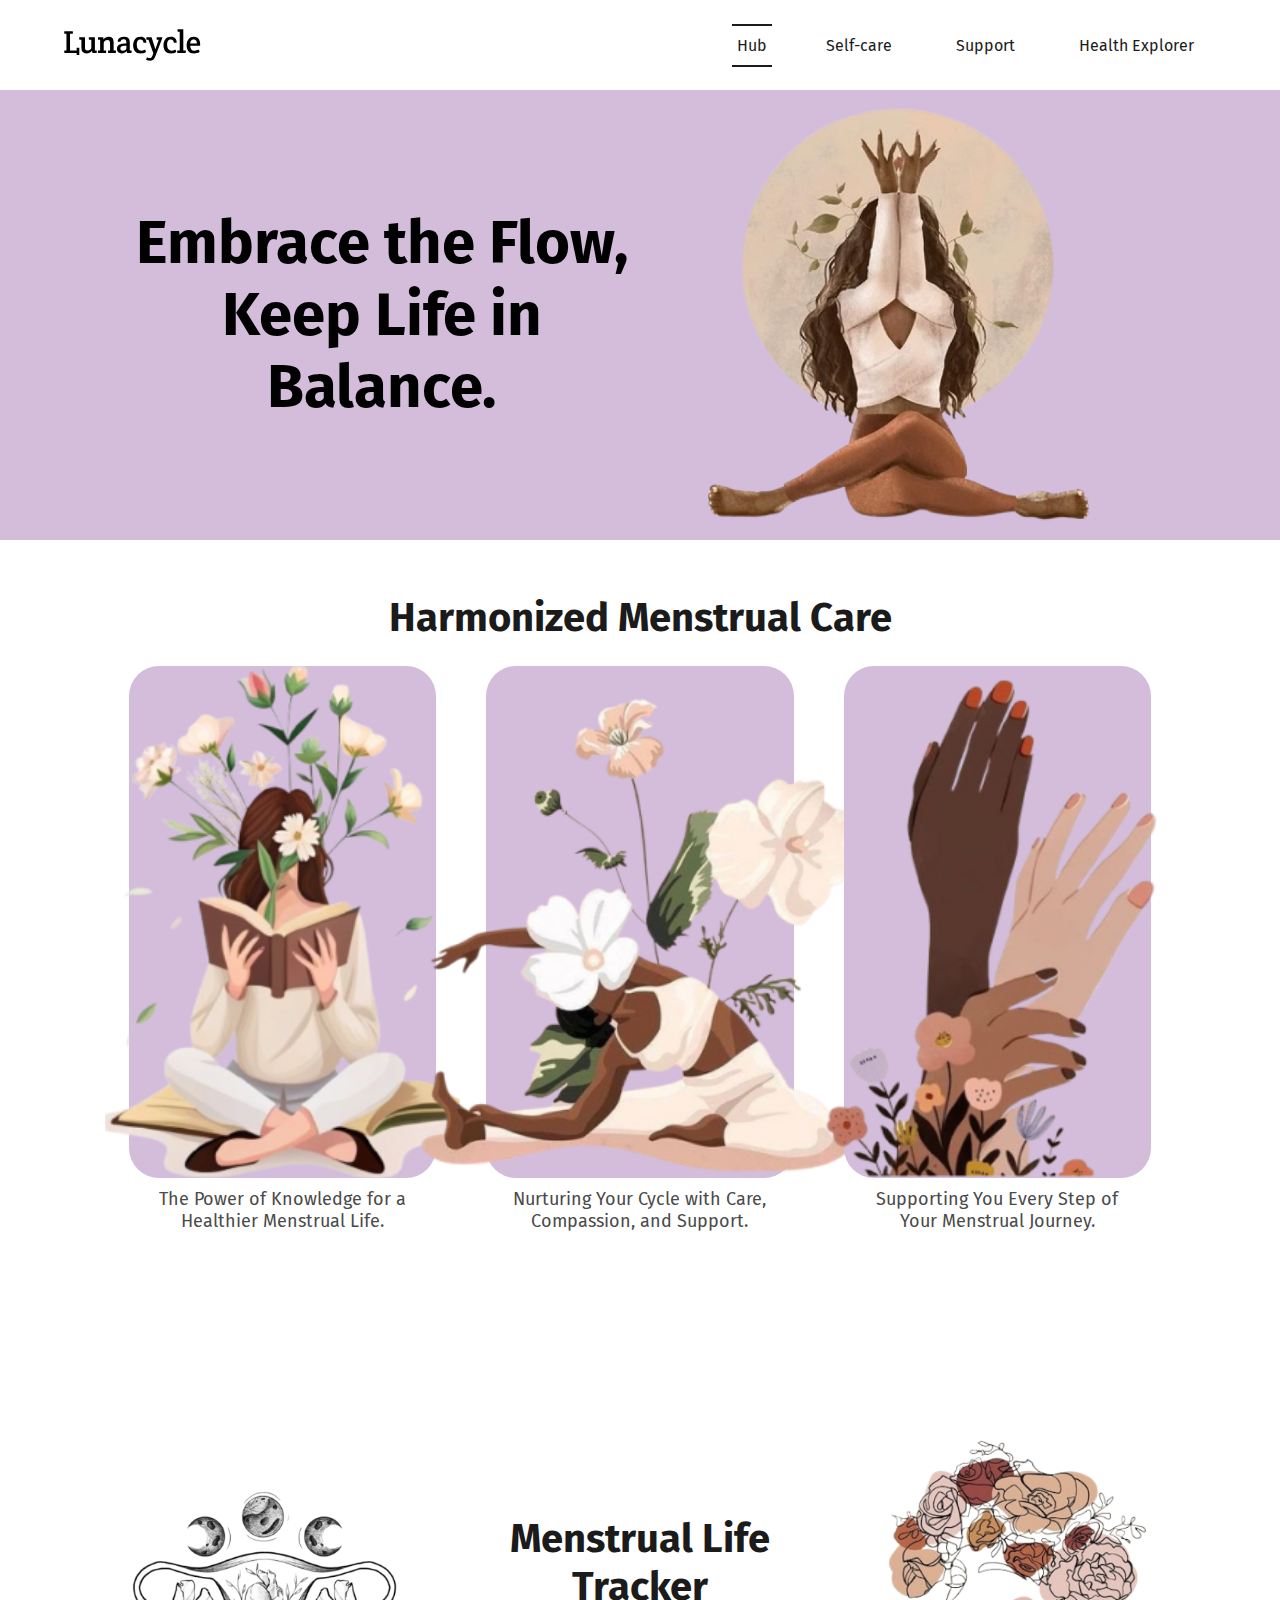
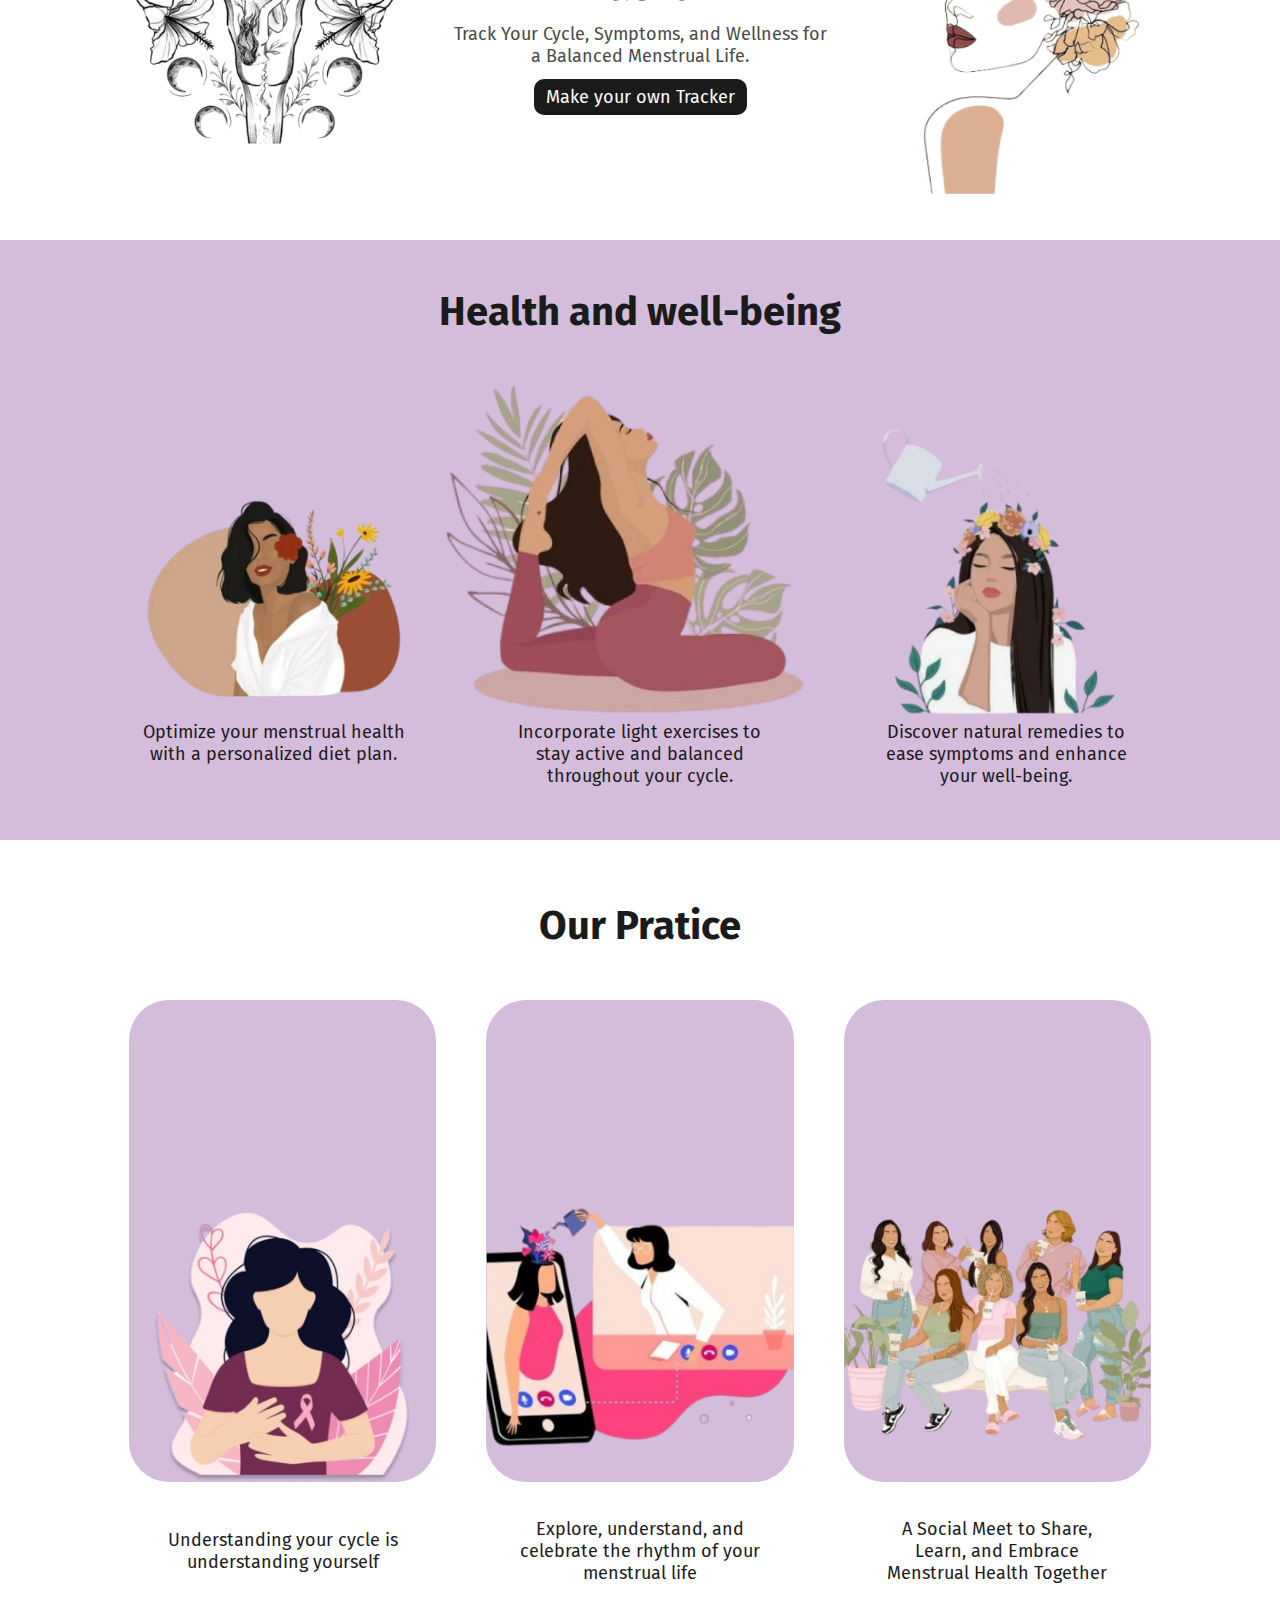
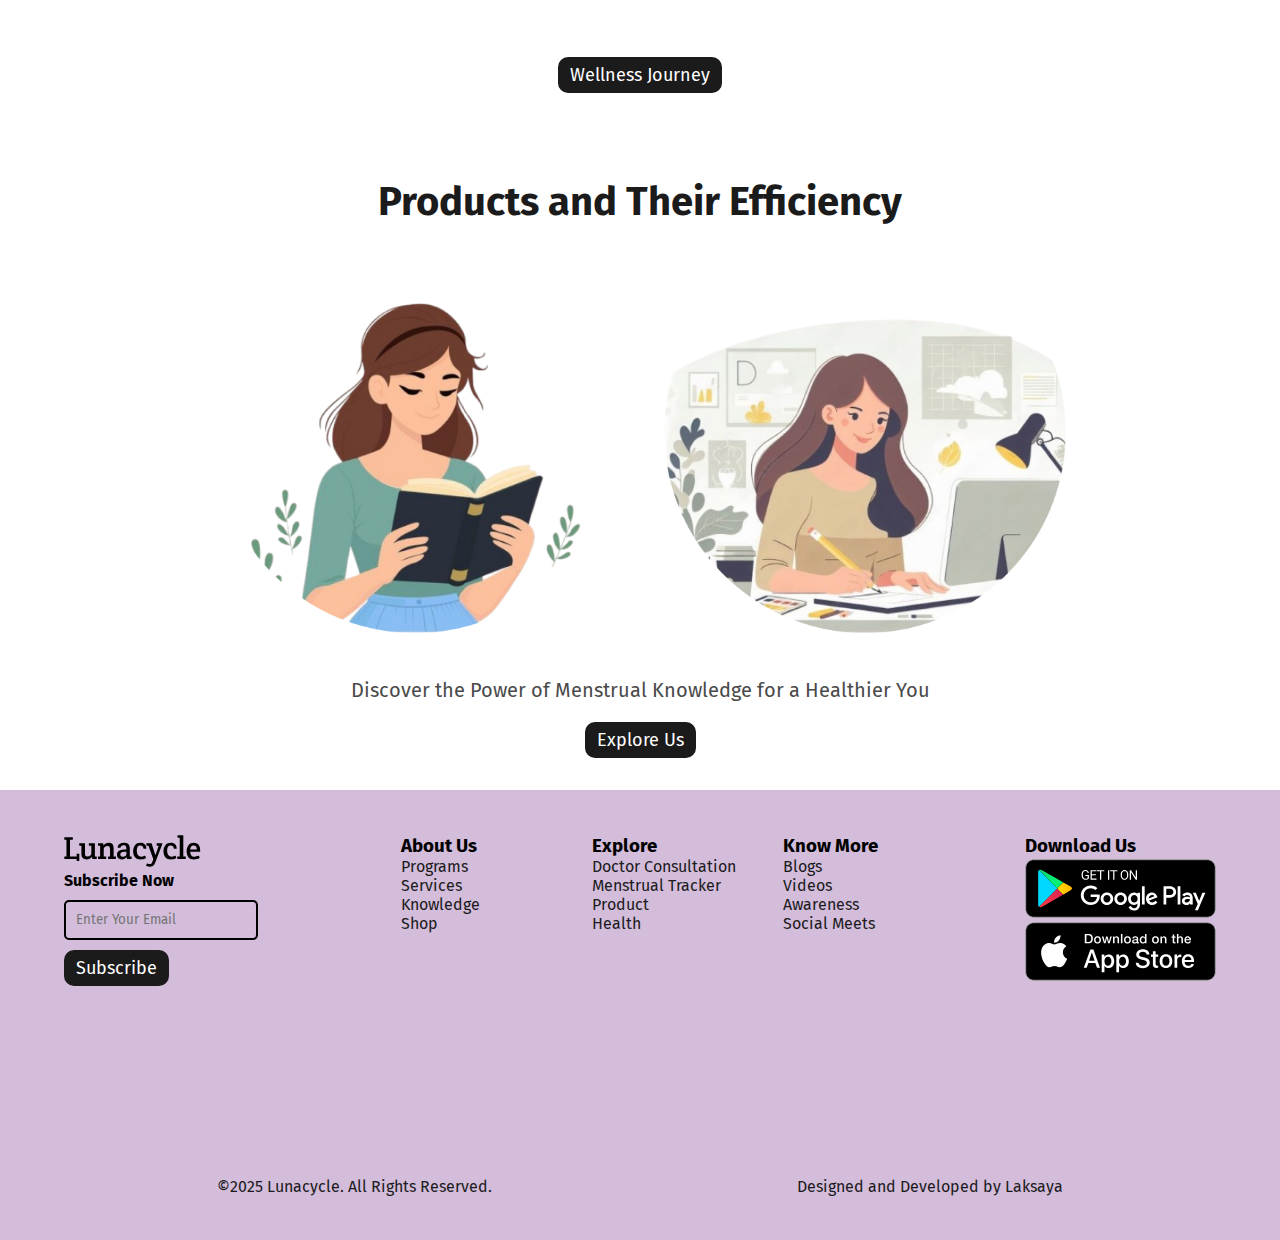
==== commit 603adab8: "Add files via upload" ====
--- a/index.html
+++ b/index.html
@@ -7,7 +7,7 @@
     <title>LunaCycle - Hub</title>
     <link rel="stylesheet" href="./css/style.css">
     <link rel="stylesheet" href="./css/home.css">
-    <link rel="shortcut icon" href="./src/Icon/luna_cycle.ico" type="image/x-icon">
+    <link rel="shortcut icon" href="src/Icon/lc_icon.svg" type="image/x-icon">
     <link rel="stylesheet" href="https://cdn.jsdelivr.net/npm/bootstrap-icons@1.11.3/font/bootstrap-icons.min.css">
 </head>
 
@@ -269,39 +269,39 @@
                         <div class="footer-column about-us">
                             <h3>About Us</h3>
                             <ul>
-                                <li><a href="#">Programs</a></li>
-                                <li><a href="#">Services</a></li>
-                                <li><a href="#">Knowledge</a></li>
-                                <li><a href="#">Shop</a></li>
+                                <li><a href="./index.html#menstrual_care">Programs</a></li>
+                                <li><a href="./index.html#well_being">Services</a></li>
+                                <li><a href="./index.html#pratice">Knowledge</a></li>
+                                <li><a href="./index.html#product">Shop</a></li>
                             </ul>
                         </div>
                         <!-- Explore Section -->
                         <div class="footer-column explore">
                             <h3>Explore</h3>
                             <ul>
-                                <li><a href="#">Doctor Consultation</a></li>
-                                <li><a href="#">Menstrual Tracker</a></li>
-                                <li><a href="#">Product</a></li>
-                                <li><a href="#">Health</a></li>
+                                <li><a href="./self-care.html#social_meet ">Doctor Consultation</a></li>
+                                <li><a href="./self-care.html#banner">Menstrual Tracker</a></li>
+                                <li><a href="./self-care.html#period_essential">Product</a></li>
+                                <li><a href="./self-care.html#health">Health</a></li>
                             </ul>
                         </div>
                         <!-- Know More Section -->
                         <div class="footer-column know-more">
                             <h3>Know More</h3>
                             <ul>
-                                <li><a href="#">Blogs</a></li>
-                                <li><a href="#">Videos</a></li>
-                                <li><a href="#">Awareness</a></li>
-                                <li><a href="#">Social Meets</a></li>
+                                <li><a href="./health-explorer.html#blogs">Blogs</a></li>
+                                <li><a href="./health-explorer.html#video">Videos</a></li>
+                                <li><a href="./health-explorer.html#article">Awareness</a></li>
+                                <li><a href="./support.html#social_meet ">Social Meets</a></li>
                             </ul>
                         </div>
                     </div>
                         <!-- Download Buttons Section -->
                         <div class="download-buttons">
                             <h3>Download Us</h3>
-                            <a href="https://play.google.com/store/games?hl=en&pli=1"><img src="./src/Icon/google.svg"
+                            <a href="https://play.google.com/store/games?hl=en&pli=1" target="_blank"><img src="./src/Icon/google.svg"
                                     alt="Google Play"></a>
-                            <a href="#"><img src="./src/Icon/apple.svg" alt="App Store"></a>
+                            <a href="https://www.apple.com/in/app-store/" target="_blank"><img src="./src/Icon/apple.svg" alt="App Store"></a>
                         </div>
                 </div>
 
@@ -310,8 +310,8 @@
                         <div class="footer-bottom">
                             <!-- <a href="#">Privacy Policy</a> -->
                             <!-- <a href="#">Terms of Service</a> -->
-                            <p>&copy; Lunacycle. All Rights Reserved.</p>
-                            <a href="https://www.behance.net/laksayag">Designed and Developed by Laksaya</a>
+                            <p>&copy;2025 Lunacycle. All Rights Reserved.</p>
+                            <a href="https://www.behance.net/laksayag" target="_blank">Designed and Developed by Laksaya</a>
                         </div>
                     </div>
                 
--- a/css/style.css
+++ b/css/style.css
@@ -23,6 +23,7 @@
   --fs-16: 16px;
   --fs-14: 14px;
   --fs-12: 12px;
+  --fs-8: 8px;
   --primary-color: #d3bddb;
   --secondary-color: #ffffff;
   --tertiory-color: #1b1b1b;
@@ -156,7 +157,7 @@
 
 #footer{
   width: 100%;
-  height: 60vh;
+  height: 50vh;
   display: flex;
   align-items: center;
   justify-content: center;
@@ -185,7 +186,7 @@
 
 #footer .wrapper .footer-section .subscribe {
 width: 30%;
-height: 60%;
+height: 80%;
 /* background-color: slategrey; */
 }
 
@@ -201,7 +202,7 @@
 
 #footer .wrapper .footer-section .link{
   width: 60%;
-  height: 50%;
+  height: 80%;
   /* background-color: teal; */
   display: flex;
   align-items: start;
@@ -224,6 +225,7 @@
 #footer .wrapper .footer-section .link .footer-column ul li a {
   text-decoration: none;
   color: var(--tertiory-color);
+  font-size: var(--fs-16);
 }
 
 #footer .wrapper .footer-section .download-buttons  {
@@ -263,7 +265,14 @@
 #footer .wrapper .policy .footer-bottom a{
   text-decoration: none;
   color: var(--tertiory-color);
-}
+  font-size: var(--fs-16);
+}
+
+#footer .wrapper .policy .footer-bottom p{
+color: var(--tertiory-color);
+font-size: var(--fs-16);
+}
+
 /* footer end */
 
 
@@ -271,10 +280,35 @@
 
 
 
+
+
+
 @media (max-width: 1050px) {
+  #footer .wrapper .footer-section .link .footer-column ul li a {
+    font-size: var(--fs-14);
+  }
+
+  #footer .wrapper .footer-section .link{
+    width: 70%;
+  }
+
+  #footer .wrapper .policy .footer-bottom a{
+  
+    font-size: var(--fs-14);
+  }
+  
+  #footer .wrapper .policy .footer-bottom p{
+
+  font-size: var(--fs-14);
+  }
+
+}
+
+
+@media (max-width: 850px) {
   #footer{
     height: auto;
-    padding: 20px;
+    padding: 20px 0px;
   }
 
   #footer .wrapper .footer-section{
@@ -285,6 +319,16 @@
   #footer .wrapper .footer-section .subscribe {
     width: 100%;
   }
+
+  #footer .wrapper .footer-section .link{
+    flex-wrap: wrap;
+    gap: 5px;
+  }
+
+  #footer .wrapper .footer-section .link .footer-column{
+    width: 100%;
+  }
+
   #footer .wrapper .footer-section .link{
     width: 100%;
   }
@@ -302,19 +346,36 @@
     margin-top: 30px;
   }
 
-}
-
-@media (max-width: 700px) {
-  #footer .wrapper .footer-section .link{
-    flex-wrap: wrap;
-    gap: 5px;
-  }
-
-  #footer .wrapper .footer-section .link .footer-column{
-    width: 100%;
-  }
-
-
+  #footer .wrapper .policy .footer-bottom a{
+  
+    /* font-size: var(--fs-12); */
+  }
+  
+  #footer .wrapper .policy .footer-bottom p{
+
+  /* font-size: var(--fs-12); */
+  }
+ 
+
+}
+
+@media (max-width: 650px) {
+
+  #footer .wrapper .policy .footer-bottom {
+    flex-direction: column;
+    align-items: start;
+  }
+  #footer .wrapper .policy .footer-bottom a{
+  
+    /* font-size: var(--fs-12); */
+  }
+  
+  #footer .wrapper .policy .footer-bottom p{
+
+  /* font-size: var(--fs-12); */
+  }
+
+ 
 }
 
 
@@ -340,11 +401,11 @@
     flex-direction: column;
     align-items: start;
     justify-content: start;
-    background-color: var(--primary-color);
+    background-color: #DEC1EA;
     padding: 10px 0px;
     transition-duration: 0.7s;
     z-index: 1;
-    box-shadow: 0px 3px 10px 0px;
+    /* box-shadow: 0px 3px 10px 0px; */
   }
   header nav .wrapper ul li {
     margin-left: 5%;
--- a/css/home.css
+++ b/css/home.css
@@ -379,7 +379,7 @@
 
 #pratice .wrapper .pratice_container{
     width: 100%;
-    height: 90%;
+    height: 85%;
     display: flex;
     align-content: center;
     justify-content: center;
@@ -462,8 +462,13 @@
     -o-border-radius: 40px;
 }
 
-.meet{
-    margin: 25px;
+#pratice .wrapper .meet{
+    width: 100%;
+    height: 5%;
+    display: flex;
+    align-items: center;
+    justify-content: center;
+    /* padding: none; */
 }
 
 /* our pratice end */
@@ -611,6 +616,10 @@
 #pratice .wrapper .pratice_container .understanding, #pratice .wrapper .pratice_container .explore, #pratice .wrapper .pratice_container .social_meet{
     width: 25%;
 }
+
+#pratice .wrapper .meet{
+    padding: 10px 0px;
+}
 /* our pratice end */
 
 
